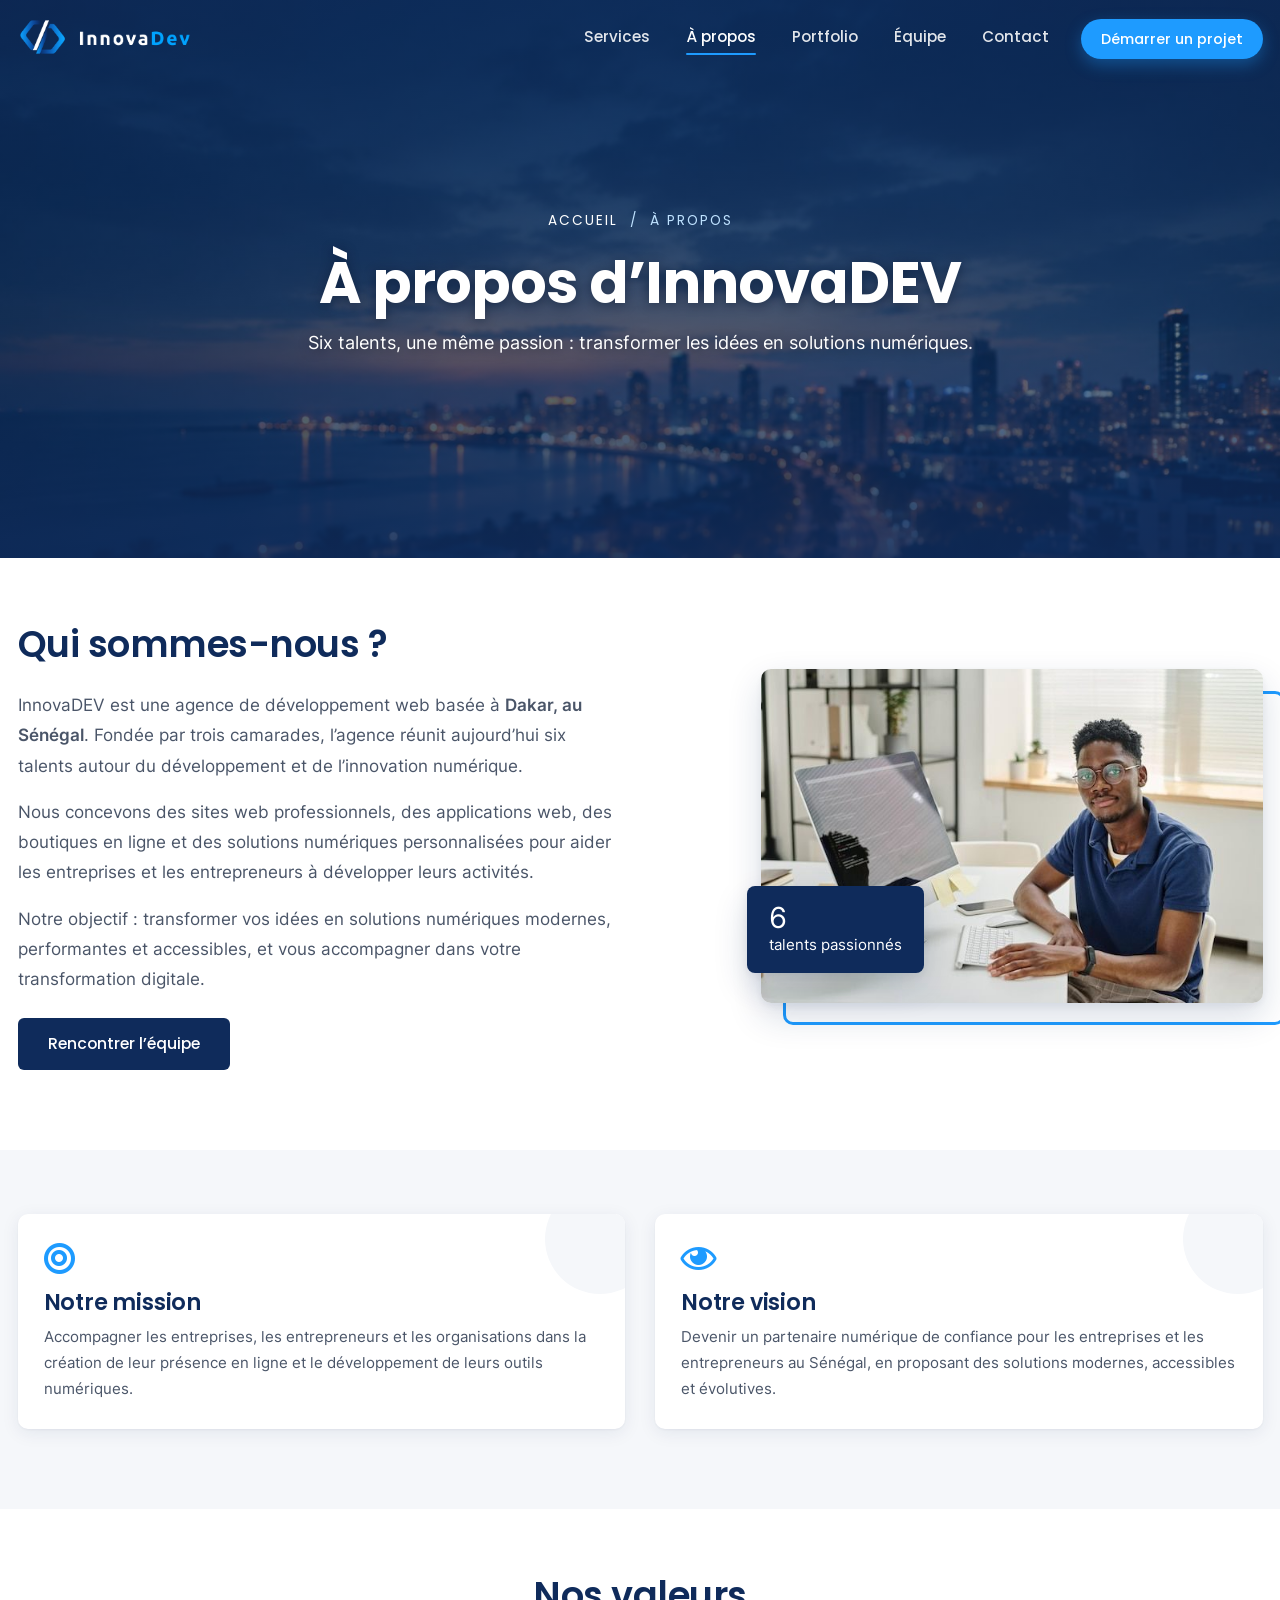
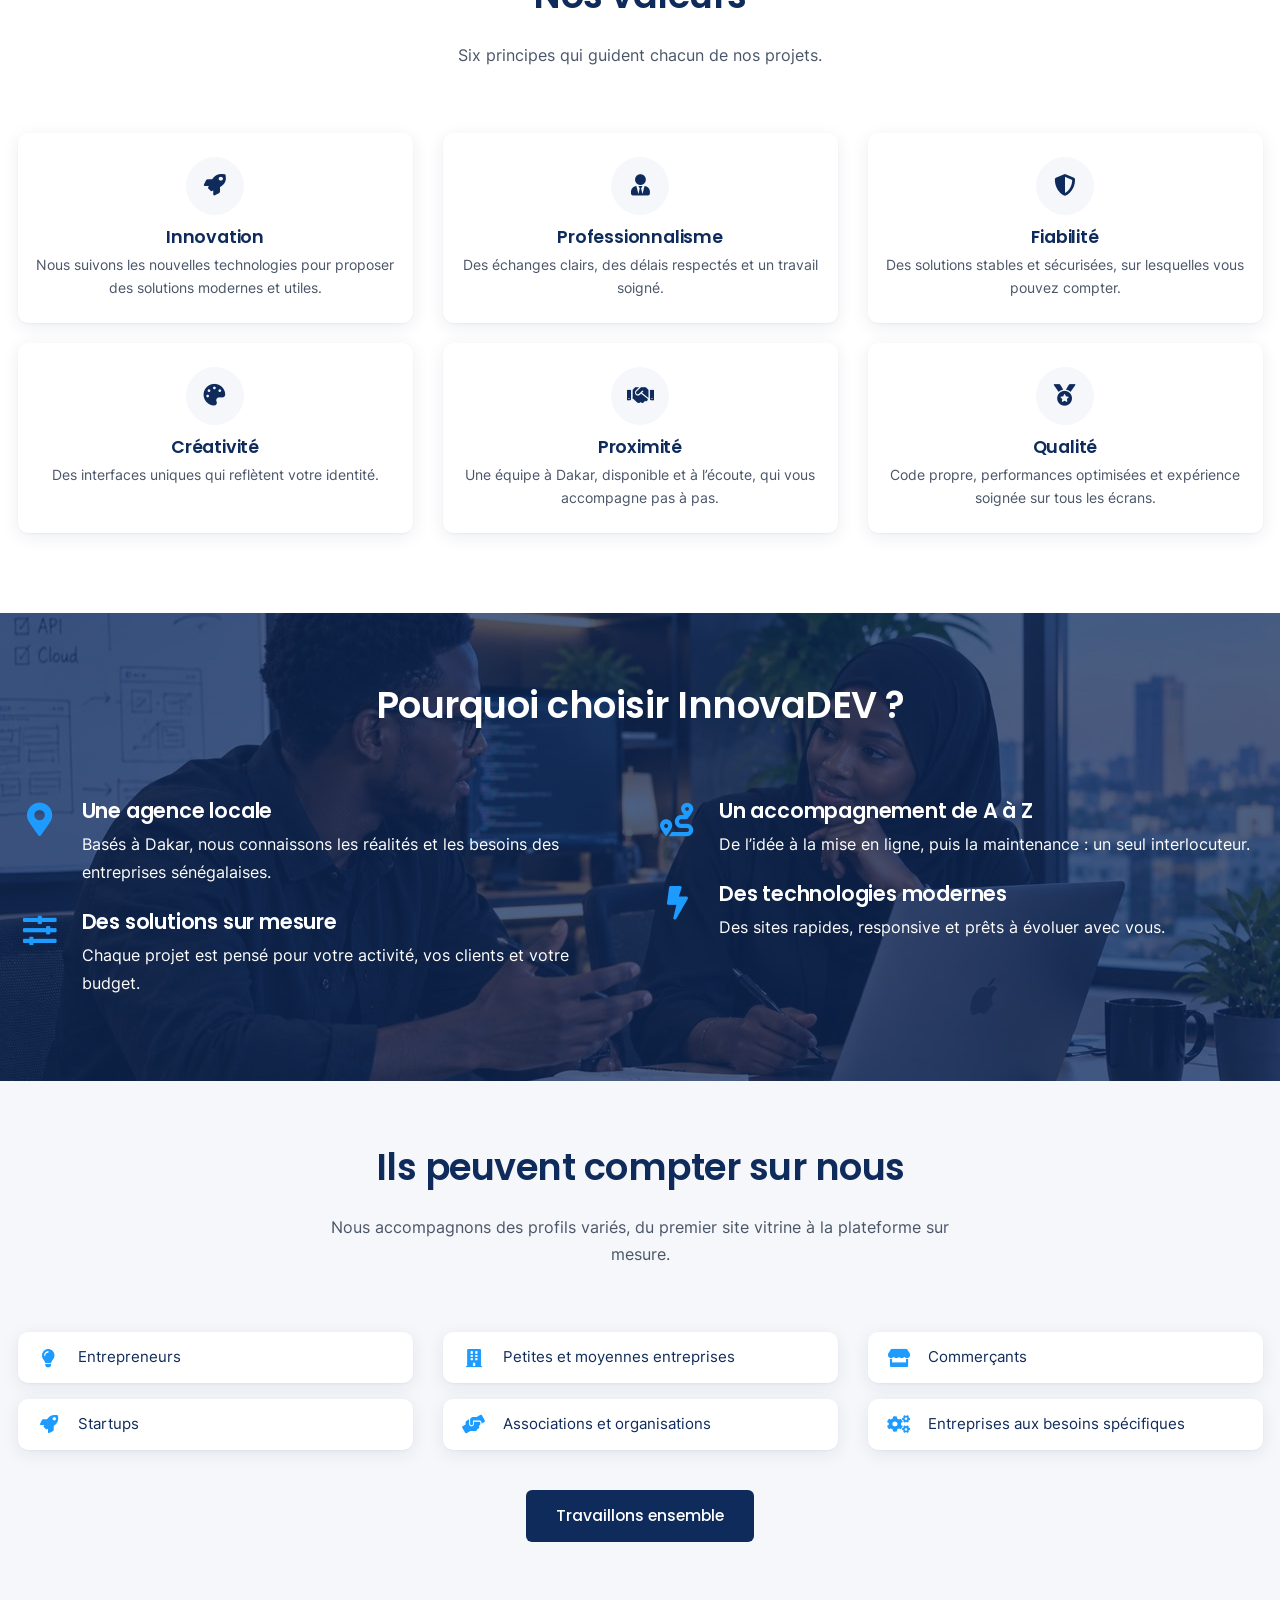
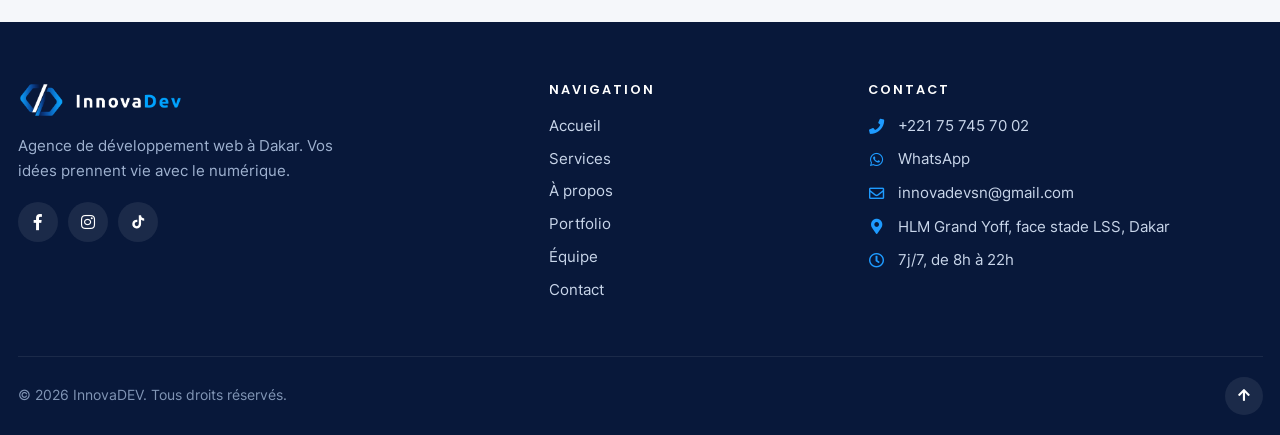
==== a-propos.html @ 8f08244d "firt commit" ====
<!DOCTYPE html>
<html lang="fr">
  <head>
    <meta charset="UTF-8" />
    <meta name="viewport" content="width=device-width, initial-scale=1.0" />
    <title>À propos — InnovaDEV</title>
    <meta name="description" content="InnovaDEV, agence de développement web basée à Dakar : notre histoire, notre mission, notre vision et nos valeurs." />
    <meta name="theme-color" content="#0F2B5B" />
    <link rel="icon" type="image/png" href="img/favicon.png" />
    <link rel="stylesheet" href="fontawesome-5.5/css/all.min.css" />
    <link rel="stylesheet" href="css/bootstrap.min.css" />
    <link rel="stylesheet" href="css/innovadev.css" />
  </head>
  <body id="top">
    <!-- ===================== HÉRO ===================== -->
    <section id="hero-apropos" class="text-white tm-font-big tm-page-hero">
      <nav class="navbar navbar-expand-md tm-navbar" id="tmNav">
        <div class="container">
          <a href="index.html" class="navbar-brand" aria-label="InnovaDEV — accueil">
            <img src="img/logo-innovadev-blanc.png" alt="InnovaDEV" class="logo-blanc">
            <img src="img/logo-innovadev.png" alt="InnovaDEV" class="logo-couleur">
          </a>
          <button class="navbar-toggler" type="button" data-toggle="collapse" data-target="#navbarSupportedContent" aria-controls="navbarSupportedContent" aria-expanded="false" aria-label="Ouvrir le menu">
            <i class="fas fa-bars navbar-toggler-icon"></i>
          </button>
          <div class="collapse navbar-collapse" id="navbarSupportedContent">
            <ul class="navbar-nav ml-auto">
              <li class="nav-item"><a class="nav-link tm-nav-link" href="services.html">Services</a></li>
              <li class="nav-item"><a class="nav-link tm-nav-link current" href="a-propos.html">À propos</a></li>
              <li class="nav-item"><a class="nav-link tm-nav-link" href="portfolio.html">Portfolio</a></li>
              <li class="nav-item"><a class="nav-link tm-nav-link" href="equipe.html">Équipe</a></li>
              <li class="nav-item"><a class="nav-link tm-nav-link" href="contact.html">Contact</a></li>
              <li class="nav-item tm-nav-item-cta"><a class="tm-nav-cta" href="contact.html">Démarrer un projet</a></li>
            </ul>
          </div>
        </div>
      </nav>

      <div class="text-center tm-hero-text-container">
        <div class="tm-hero-text-container-inner">
          <p class="tm-breadcrumb"><a href="index.html">Accueil</a> &nbsp;/&nbsp; À propos</p>
          <h1 class="tm-hero-title">À propos d’InnovaDEV</h1>
          <p class="tm-hero-subtitle">Six talents, une même passion&nbsp;: transformer les idées en solutions numériques.</p>
        </div>
      </div>
    </section>

    <!-- ===================== QUI SOMMES-NOUS ===================== -->
    <section class="tm-section-pad-top" style="padding-bottom: 80px;">
      <div class="container">
        <div class="row align-items-center">
          <div class="col-lg-6 mb-5 mb-lg-0">
            <h2 class="tm-text-primary tm-section-title mb-4">Qui sommes-nous&nbsp;?</h2>
            <p class="tm-intro-text">InnovaDEV est une agence de développement web basée à <strong>Dakar, au Sénégal</strong>. Fondée par trois camarades, l’agence réunit aujourd’hui six talents autour du développement et de l’innovation numérique.</p>
            <p class="tm-intro-text">Nous concevons des sites web professionnels, des applications web, des boutiques en ligne et des solutions numériques personnalisées pour aider les entreprises et les entrepreneurs à développer leurs activités.</p>
            <p class="tm-intro-text mb-4">Notre objectif&nbsp;: transformer vos idées en solutions numériques modernes, performantes et accessibles, et vous accompagner dans votre transformation digitale.</p>
            <a href="equipe.html" class="tm-btn-primary">Rencontrer l’équipe</a>
          </div>
          <div class="col-lg-5 offset-lg-1">
            <div class="tm-about-img">
              <img src="img/developpeur-bureau.jpg" alt="Un développeur d’InnovaDEV à son poste de travail">
              <div class="tm-about-badge"><strong>6</strong>talents passionnés</div>
            </div>
          </div>
        </div>
      </div>
    </section>

    <!-- ===================== MISSION / VISION ===================== -->
    <section class="tm-section-pad-top tm-bg-light" style="padding-bottom: 60px;">
      <div class="container">
        <div class="row">
          <div class="col-md-6">
            <div class="tm-mv-card">
              <i class="fas fa-3x fa-bullseye"></i>
              <h3>Notre mission</h3>
              <p>Accompagner les entreprises, les entrepreneurs et les organisations dans la création de leur présence en ligne et le développement de leurs outils numériques.</p>
            </div>
          </div>
          <div class="col-md-6">
            <div class="tm-mv-card">
              <i class="far fa-3x fa-eye"></i>
              <h3>Notre vision</h3>
              <p>Devenir un partenaire numérique de confiance pour les entreprises et les entrepreneurs au Sénégal, en proposant des solutions modernes, accessibles et évolutives.</p>
            </div>
          </div>
        </div>
      </div>
    </section>

    <!-- ===================== VALEURS ===================== -->
    <section class="tm-section-pad-top" style="padding-bottom: 60px;">
      <div class="container">
        <div class="row">
          <div class="col-12 text-center mb-5">
            <h2 class="tm-text-primary tm-section-title mb-4">Nos valeurs</h2>
            <p class="mx-auto tm-section-desc">Six principes qui guident chacun de nos projets.</p>
          </div>
          <div class="col-sm-6 col-lg-4"><div class="tm-value"><div class="ic"><i class="fas fa-rocket"></i></div><h3>Innovation</h3><p>Nous suivons les nouvelles technologies pour proposer des solutions modernes et utiles.</p></div></div>
          <div class="col-sm-6 col-lg-4"><div class="tm-value"><div class="ic"><i class="fas fa-user-tie"></i></div><h3>Professionnalisme</h3><p>Des échanges clairs, des délais respectés et un travail soigné.</p></div></div>
          <div class="col-sm-6 col-lg-4"><div class="tm-value"><div class="ic"><i class="fas fa-shield-alt"></i></div><h3>Fiabilité</h3><p>Des solutions stables et sécurisées, sur lesquelles vous pouvez compter.</p></div></div>
          <div class="col-sm-6 col-lg-4"><div class="tm-value"><div class="ic"><i class="fas fa-palette"></i></div><h3>Créativité</h3><p>Des interfaces uniques qui reflètent votre identité.</p></div></div>
          <div class="col-sm-6 col-lg-4"><div class="tm-value"><div class="ic"><i class="fas fa-handshake"></i></div><h3>Proximité</h3><p>Une équipe à Dakar, disponible et à l’écoute, qui vous accompagne pas à pas.</p></div></div>
          <div class="col-sm-6 col-lg-4"><div class="tm-value"><div class="ic"><i class="fas fa-medal"></i></div><h3>Qualité</h3><p>Code propre, performances optimisées et expérience soignée sur tous les écrans.</p></div></div>
        </div>
      </div>
    </section>

    <!-- ===================== POURQUOI NOUS ===================== -->
    <section class="tm-band bg-idees">
      <div class="container">
        <div class="row">
          <div class="col-12 text-center mb-5">
            <h2 class="tm-section-title mb-4">Pourquoi choisir InnovaDEV&nbsp;?</h2>
          </div>
          <div class="col-md-6">
            <div class="tm-why"><i class="fas fa-2x fa-map-marker-alt"></i><div><h3>Une agence locale</h3><p>Basés à Dakar, nous connaissons les réalités et les besoins des entreprises sénégalaises.</p></div></div>
            <div class="tm-why"><i class="fas fa-2x fa-sliders-h"></i><div><h3>Des solutions sur mesure</h3><p>Chaque projet est pensé pour votre activité, vos clients et votre budget.</p></div></div>
          </div>
          <div class="col-md-6">
            <div class="tm-why"><i class="fas fa-2x fa-route"></i><div><h3>Un accompagnement de A à Z</h3><p>De l’idée à la mise en ligne, puis la maintenance&nbsp;: un seul interlocuteur.</p></div></div>
            <div class="tm-why"><i class="fas fa-2x fa-bolt"></i><div><h3>Des technologies modernes</h3><p>Des sites rapides, responsive et prêts à évoluer avec vous.</p></div></div>
          </div>
        </div>
      </div>
      <div class="tm-bg-overlay"></div>
    </section>

    <!-- ===================== CLIENTS ===================== -->
    <section class="tm-section-pad-top tm-bg-light" style="padding-bottom: 80px;">
      <div class="container">
        <div class="row">
          <div class="col-12 text-center mb-5">
            <h2 class="tm-text-primary tm-section-title mb-4">Ils peuvent compter sur nous</h2>
            <p class="mx-auto tm-section-desc">Nous accompagnons des profils variés, du premier site vitrine à la plateforme sur mesure.</p>
          </div>
          <div class="col-sm-6 col-lg-4"><div class="tm-target"><i class="fas fa-lightbulb"></i> Entrepreneurs</div></div>
          <div class="col-sm-6 col-lg-4"><div class="tm-target"><i class="fas fa-building"></i> Petites et moyennes entreprises</div></div>
          <div class="col-sm-6 col-lg-4"><div class="tm-target"><i class="fas fa-store"></i> Commerçants</div></div>
          <div class="col-sm-6 col-lg-4"><div class="tm-target"><i class="fas fa-rocket"></i> Startups</div></div>
          <div class="col-sm-6 col-lg-4"><div class="tm-target"><i class="fas fa-hands-helping"></i> Associations et organisations</div></div>
          <div class="col-sm-6 col-lg-4"><div class="tm-target"><i class="fas fa-cogs"></i> Entreprises aux besoins spécifiques</div></div>
          <div class="col-12 text-center mt-4">
            <a href="contact.html" class="tm-btn-primary">Travaillons ensemble</a>
          </div>
        </div>
      </div>
    </section>

    <!-- ===================== PIED DE PAGE ===================== -->
    <footer class="tm-site-footer">
      <div class="container">
        <div class="row">
          <div class="col-lg-4 col-md-6 mb-4">
            <a href="index.html"><img src="img/logo-innovadev-blanc.png" alt="InnovaDEV" class="tm-footer-logo"></a>
            <p class="tm-footer-text">Agence de développement web à Dakar. Vos idées prennent vie avec le numérique.</p>
            <div class="tm-social-links">
              <a href="https://www.facebook.com/share/1DT9iAg8kE/" target="_blank" rel="noopener" data-social="facebook" aria-label="Facebook d’InnovaDEV"><i class="fab fa-facebook-f"></i></a>
              <a href="https://www.instagram.com/innovadev_sn" target="_blank" rel="noopener" data-social="instagram" aria-label="Instagram d’InnovaDEV (@innovadev_sn)"><i class="fab fa-instagram"></i></a>
              <a href="https://www.tiktok.com/@innovadev_sn" target="_blank" rel="noopener" data-social="tiktok" aria-label="TikTok d’InnovaDEV (@innovadev_sn)"><svg viewBox="0 0 24 24" width="16" height="16" aria-hidden="true" fill="currentColor"><path d="M16.6 2h-3.4v13.1a3.1 3.1 0 1 1-3.1-3.1c.3 0 .6 0 .9.1V8.6a6.6 6.6 0 1 0 5.6 6.5V8.5a8 8 0 0 0 4.7 1.5V6.6a4.7 4.7 0 0 1-4.7-4.6z"/></svg></a>
            </div>
          </div>
          <div class="col-lg-3 col-md-6 mb-4 offset-lg-1">
            <h4 class="tm-footer-title">Navigation</h4>
            <ul class="tm-footer-links">
              <li><a href="index.html">Accueil</a></li>
              <li><a href="services.html">Services</a></li>
              <li><a href="a-propos.html">À propos</a></li>
              <li><a href="portfolio.html">Portfolio</a></li>
              <li><a href="equipe.html">Équipe</a></li>
              <li><a href="contact.html">Contact</a></li>
            </ul>
          </div>
          <div class="col-lg-4 col-md-12 mb-4">
            <h4 class="tm-footer-title">Contact</h4>
            <ul class="tm-footer-contact">
              <li><a href="tel:+221757457002"><i class="fas fa-phone"></i>+221 75 745 70 02</a></li>
              <li><a href="https://wa.me/221757457002" target="_blank" rel="noopener"><i class="fab fa-whatsapp"></i>WhatsApp</a></li>
              <li><a href="mailto:innovadevsn@gmail.com"><i class="far fa-envelope"></i>innovadevsn@gmail.com</a></li>
              <li><a href="https://www.google.com/maps/search/?api=1&query=HLM+Grand+Yoff%2C+Dakar%2C+S%C3%A9n%C3%A9gal" target="_blank" rel="noopener"><i class="fas fa-map-marker-alt"></i>HLM Grand Yoff, face stade LSS, Dakar</a></li>
              <li><span class="tm-footer-hours"><i class="far fa-clock"></i>7j/7, de 8h à 22h</span></li>
            </ul>
          </div>
        </div>
        <div class="tm-footer-bottom">
          <span>&copy; <span id="year">2026</span> InnovaDEV. Tous droits réservés.</span>
          <a href="#top" class="tm-back-top" aria-label="Revenir en haut"><i class="fas fa-arrow-up"></i></a>
        </div>
      </div>
    </footer>

    <script src="js/jquery-1.9.1.min.js"></script>
    <script src="js/easing.min.js"></script>
    <script src="js/bootstrap.min.js"></script>
    <script src="js/pages.js"></script>
  </body>
</html>
---- css/innovadev.css ----
@font-face { font-family: "Inter"; font-style: normal; font-weight: 400; font-display: swap; src: url(../fonts/inter-latin-400-normal.woff2) format("woff2"); }
@font-face { font-family: "Inter"; font-style: normal; font-weight: 500; font-display: swap; src: url(../fonts/inter-latin-500-normal.woff2) format("woff2"); }
@font-face { font-family: "Inter"; font-style: normal; font-weight: 600; font-display: swap; src: url(../fonts/inter-latin-600-normal.woff2) format("woff2"); }
@font-face { font-family: "Poppins"; font-style: normal; font-weight: 300; font-display: swap; src: url(../fonts/poppins-latin-300-normal.woff2) format("woff2"); }
@font-face { font-family: "Poppins"; font-style: normal; font-weight: 400; font-display: swap; src: url(../fonts/poppins-latin-400-normal.woff2) format("woff2"); }
@font-face { font-family: "Poppins"; font-style: normal; font-weight: 500; font-display: swap; src: url(../fonts/poppins-latin-500-normal.woff2) format("woff2"); }
@font-face { font-family: "Poppins"; font-style: normal; font-weight: 600; font-display: swap; src: url(../fonts/poppins-latin-600-normal.woff2) format("woff2"); }
@font-face { font-family: "Poppins"; font-style: normal; font-weight: 700; font-display: swap; src: url(../fonts/poppins-latin-700-normal.woff2) format("woff2"); }
/*
  InnovaDEV — feuille de style
  Basée sur la mise en page "Infinite Loop" (Tooplate 2117)
  Typographie conservée : Raleway
*/


:root {
  --bleu: #0F2B5B;        /* couleur principale */
  --bleu-2: #1A3F7F;      /* survol */
  --accent: #1E9BFF;      /* bleu du logo */
  --blanc: #FFFFFF;
  --fond: #F5F7FA;
  --texte: #202938;
  --texte-doux: #5A6475;
}

body {
  font-family: "Raleway", sans-serif;
  font-size: 1.2em;
  color: var(--texte-doux);
  background: var(--blanc);
  margin: 0;
  padding: 0;
  overflow-x: hidden;
}

a {
  transition: all 0.3s ease;
  color: var(--accent);
}

a:hover,
a:focus {
  text-decoration: none;
  color: var(--bleu);
}

a:focus { outline: none; }

.btn { padding: 8px 32px; }

blockquote {
  font-size: 0.86em;
  line-height: 1.8em;
}

p { line-height: 1.9; }

.tm-section-pad-top {
  padding-top: 80px;
  padding-bottom: 40px;
}

.tm-content-box {
  padding-top: 20px;
  padding-bottom: 40px;
}

.tm-text-primary { color: var(--bleu); }

.tm-font-big { font-size: 1.25rem; }

.tm-btn-primary {
  display: inline-block;
  color: white;
  background-color: var(--bleu);
  padding: 14px 30px;
}

.tm-btn-primary:hover,
.tm-btn-primary:focus {
  color: white;
  background-color: var(--accent);
}

.tm-btn-ghost {
  display: inline-block;
  color: white;
  border: 1px solid white;
  padding: 13px 30px;
  margin-left: 10px;
}

.tm-btn-ghost:hover,
.tm-btn-ghost:focus {
  color: var(--bleu);
  background-color: white;
}

/* ---------- Navbar ---------- */

.tm-navbar {
  position: fixed;
  width: 100%;
  z-index: 1000;
  background-color: transparent;
  transition: all 0.3s ease;
  padding-top: 14px;
  padding-bottom: 14px;
}

.tm-navbar.scroll {
  background-color: white;
  border-bottom: 1px solid #e9ecef;
  padding-top: 8px;
  padding-bottom: 8px;
}

.navbar-brand {
  padding: 0;
  display: flex;
  align-items: center;
}

.navbar-brand img {
  height: 40px;
  width: auto;
  transition: all 0.3s ease;
}

.navbar-brand .logo-couleur { display: none; }
.tm-navbar.scroll .navbar-brand .logo-blanc { display: none; }
.tm-navbar.scroll .navbar-brand .logo-couleur { display: block; height: 36px; }

.nav-item { list-style: none; }

.tm-nav-link { color: white; }

.tm-navbar.scroll .tm-nav-link { color: var(--bleu); }

.tm-navbar.scroll .tm-nav-link:hover,
.tm-navbar.scroll .tm-nav-link.current,
.tm-nav-link:hover,
.tm-nav-link.current {
  color: #FFF;
  background-color: var(--bleu);
}

.navbar-toggler {
  border: 1px solid white;
  padding-left: 10px;
  padding-right: 10px;
}

.navbar-toggler-icon {
  color: white;
  padding-top: 6px;
}

.tm-navbar.scroll .navbar-toggler { border: 1px solid var(--texte-doux); }
.tm-navbar.scroll .navbar-toggler-icon { color: var(--texte-doux); }

/* ---------- Hero ---------- */

#accueil {
  background-color: var(--bleu);
  background-image: url(../img/hero-equipe.jpg);
  background-repeat: no-repeat;
  background-size: cover;
  background-position: center 0px;
  height: 100vh;
  min-height: 520px;
  position: relative;
}

#accueil::before {
  content: "";
  position: absolute;
  inset: 0;
  background: linear-gradient(180deg, rgba(15, 43, 91, 0.78) 0%, rgba(15, 43, 91, 0.55) 55%, rgba(15, 43, 91, 0.85) 100%);
}

.tm-hero-text-container {
  position: relative;
  width: 100%;
  height: 100%;
  display: flex;
  flex-flow: column;
  justify-content: center;
  padding: 0 16px;
}

.tm-hero-text-container-inner { margin-top: -60px; }

.tm-hero-kicker {
  font-size: 0.9rem;
  letter-spacing: 4px;
  text-transform: uppercase;
  font-weight: 500;
  color: #BFE2FF;
  margin-bottom: 14px;
}

.tm-hero-title {
  font-size: 3.5rem;
  text-shadow: 2px 2px 2px #0a1a36;
}

.tm-hero-title span { color: var(--accent); }

.tm-hero-subtitle {
  text-shadow: 2px 2px 2px #0a1a36;
  max-width: 720px;
  margin: 0 auto 30px auto;
}

.tm-hero-actions .tm-btn-primary { background-color: var(--accent); }
.tm-hero-actions .tm-btn-primary:hover { background-color: white; color: var(--bleu); }

.tm-intro-next {
  position: absolute;
  bottom: 70px;
  left: 0;
  right: 0;
}

@media (max-height: 600px) {
  .tm-hero-text-container-inner { margin-top: 20px; }
  .tm-intro-next { bottom: 20px; }
}

.tm-down-arrow-link { display: block; }

.tm-down-arrow {
  color: #FFF;
  cursor: pointer;
  background: var(--bleu);
  padding: 15px 40px;
  transition: all 0.3s ease;
}

.tm-down-arrow:hover,
.tm-down-arrow:focus {
  color: #FFF;
  background: var(--accent);
  padding: 20px 50px;
}

/* ---------- Services ---------- */

.tm-section-title {
  font-size: 2.6rem;
  font-weight: normal;
}

.tm-intro-text { font-size: 1.2rem; }

.tm-icon {
  display: block;
  color: var(--accent);
}

.tm-continue { padding: 20px 0 30px 0; }

.tm-list {
  list-style: none;
  padding: 0;
  margin: 0 0 10px 0;
  font-size: 1.05rem;
}

.tm-list li {
  position: relative;
  padding-left: 22px;
  line-height: 1.9;
}

.tm-list li::before {
  content: "";
  position: absolute;
  left: 0;
  top: 0.8em;
  width: 8px;
  height: 8px;
  background: var(--accent);
}

/* ---------- À propos (parallax) ---------- */

#apropos {
  color: white;
  background-color: var(--bleu);
  background-image: url(../img/dakar-nuit.jpg);
  background-size: cover;
  background-repeat: no-repeat;
  position: relative;
  padding-bottom: 20px;
}

@media (max-width: 991px) {
  #apropos { background-image: url(../img/dakar-nuit.jpg); }
}

.tm-testimonials-content {
  position: relative;
  z-index: 100;
}

.tm-bg-overlay {
  width: 100%;
  height: 100%;
  background: rgba(15, 43, 91, 0.45);
  position: absolute;
  top: 0;
  left: 0;
  z-index: 0;
}

.tm-mv {
  max-width: 1000px;
  margin: 40px auto 0 auto;
}

.tm-mv-item {
  border-left: 3px solid var(--accent);
  padding: 4px 0 4px 24px;
  margin-bottom: 30px;
}

.tm-mv-item h3 {
  font-size: 1.5rem;
  font-weight: 500;
  margin-bottom: 8px;
}

.tm-mv-item p {
  font-size: 1.05rem;
  margin: 0;
}

.tm-values-title {
  font-size: 1.6rem;
  font-weight: normal;
  margin-top: 40px;
}

.tm-testimonials-carousel {
  max-width: 1050px;
  margin: 0 auto;
}

.tm-testimonial-item {
  max-width: 290px;
  margin-left: 35px;
  margin-right: 35px;
  text-align: center;
}

.tm-value-icon {
  width: 120px;
  height: 120px;
  border-radius: 50%;
  border: 2px solid rgba(255, 255, 255, 0.85);
  background: rgba(15, 43, 91, 0.55);
  display: flex !important;
  align-items: center;
  justify-content: center;
  margin: 0 auto 30px auto;
}

.tm-value-icon i { color: white; }

.tm-testimonial-item blockquote { text-align: left; }

.tm-testimonial-item figcaption {
  text-align: right;
  font-style: italic;
  font-size: 1.1rem;
}

/* ---------- Pour qui (galerie) ---------- */

#clients { background: var(--fond); }

.tm-section-desc {
  max-width: 650px;
  width: 100%;
  font-size: 0.9rem;
}

.tm-gallery-container {
  padding-top: 70px;
  padding-bottom: 120px;
}

.tm-gallery-item { margin: 0 15px; }

.slick-dots { bottom: -65px; }

.slick-dots li { margin: 0 13px; }

.slick-dots li button:hover:before,
.slick-dots li button:focus:before,
.slick-dots li.slick-active button:before {
  opacity: 1;
  color: var(--accent);
}

.tm-testimonials-carousel .slick-dots li button:before {
  color: white;
  opacity: 0.5;
}

.tm-testimonials-carousel .slick-dots li button:hover:before,
.tm-testimonials-carousel .slick-dots li button:focus:before,
.tm-testimonials-carousel .slick-dots li.slick-active button:before {
  color: white;
  opacity: 1;
}

.slick-dots li button:before { font-size: 18px; }

/* Effet de survol (Honey) */
.grid figure {
  position: relative;
  float: left;
  overflow: hidden;
  background: var(--bleu);
  text-align: center;
  cursor: pointer;
}

.grid figure img {
  position: relative;
  display: block;
  min-height: 100%;
  max-width: 100%;
  opacity: 0.8;
}

.grid figure figcaption {
  padding: 2em;
  color: #fff;
  text-transform: uppercase;
  font-size: 1.25em;
  -webkit-backface-visibility: hidden;
  backface-visibility: hidden;
}

.grid figure figcaption::before,
.grid figure figcaption::after { pointer-events: none; }

.grid figure figcaption {
  position: absolute;
  top: 0;
  left: 0;
  width: 100%;
  height: 100%;
}

.grid figure h2 {
  word-spacing: -0.15em;
  font-size: 0.9em;
  font-weight: 300;
}

.grid figure h2 span { font-weight: 600; }

.grid figure h2,
.grid figure p { margin: 0; }

figure.effect-honey {
  background: var(--bleu);
  max-width: 220px;
}

figure.effect-honey img {
  opacity: 1;
  transition: opacity 0.35s;
}

figure.effect-honey:hover img { opacity: 0.35; }

figure.effect-honey figcaption::before {
  position: absolute;
  bottom: 0;
  left: 0;
  width: 100%;
  height: 10px;
  background: var(--accent);
  content: "";
  transform: translate3d(0, 10px, 0);
}

figure.effect-honey h2 {
  position: absolute;
  bottom: 0;
  left: 0;
  padding: 1em 1.5em;
  width: 100%;
  text-align: left;
  transform: translate3d(0, -30px, 0);
}

figure.effect-honey h2 i {
  font-style: normal;
  opacity: 0;
  transition: opacity 0.35s, transform 0.35s;
  transform: translate3d(0, -30px, 0);
}

figure.effect-honey figcaption::before,
figure.effect-honey h2 { transition: transform 0.35s; }

figure.effect-honey:hover figcaption::before,
figure.effect-honey:hover h2,
figure.effect-honey:hover h2 i {
  opacity: 1;
  transform: translate3d(0, 0, 0);
}

/* Libellé toujours visible (mobile / sans survol) */
.tm-tile-label {
  position: absolute;
  left: 0;
  right: 0;
  top: 0;
  padding: 14px 16px;
  text-align: left;
  font-size: 0.8rem;
  letter-spacing: 2px;
  text-transform: uppercase;
  color: white;
  background: linear-gradient(180deg, rgba(15, 43, 91, 0.85), rgba(15, 43, 91, 0));
  transition: opacity 0.35s;
}

figure.effect-honey:hover .tm-tile-label { opacity: 0; }

.tm-container-gallery { padding-top: 30px; }

/* ---------- Contact ---------- */

#contact {
  color: white;
  background-color: #08183A;
  background-image: url(../img/dakar-nuit.jpg);
  background-size: cover;
  background-position: center;
  background-repeat: no-repeat;
  min-height: 900px;
  position: relative;
  padding-bottom: 140px;
  padding-top: 100px;
}

#contact::before {
  content: "";
  position: absolute;
  inset: 0;
  background: rgba(8, 24, 58, 0.55);
}

.tm-container-contact { position: relative; z-index: 2; }

.contact-item {
  margin-left: 20px;
  margin-bottom: 45px;
}

.item-link {
  display: flex;
  align-items: center;
}

.item-link i,
.item-link span {
  color: white;
  transition: all 0.3s ease;
}

.item-link i { width: 40px; text-align: center; }

.item-link:hover i,
.item-link:hover span { color: var(--accent); }

.tm-input {
  margin: 0 0 20px 0;
  width: 90%;
  padding: 8px 20px;
  border-radius: 6px;
  border: 1px solid white;
  background: transparent;
  color: white;
}

select.tm-input option { color: var(--texte); }

.tm-btn-submit {
  font-size: 0.9em;
  color: #fff;
  background-color: var(--accent);
  width: 50%;
  margin-bottom: 60px;
}

.tm-btn-submit:hover {
  color: var(--bleu);
  background-color: white;
}

::placeholder { color: white; opacity: 1; }
:-ms-input-placeholder { color: white; }
::-ms-input-placeholder { color: white; }

.tm-footer {
  position: absolute;
  bottom: 35px;
  left: 0;
  right: 0;
  padding: 0 15px;
  z-index: 2;
}

.tm-footer a { color: #fff; }
.tm-footer a:hover { color: #9CF; }

/* ---------- Responsive ---------- */

@media (min-width: 768px) {
  .tm-intro-text-container { padding-left: 0px; }

  .navbar-expand-md .navbar-nav .nav-link {
    padding-right: 24px;
    padding-left: 24px;
  }
}

@media (min-width: 1200px) {
  .container { max-width: 1275px; }
  .tm-container-gallery { max-width: 1290px; }
  .tm-container-contact { max-width: 1063px; }
}

@media (max-width: 991px) {
  .tm-intro-text-container {
    padding-left: 15px;
    padding-top: 30px;
    max-width: 600px;
    margin-left: auto;
    margin-right: auto;
  }

  .tm-icon { text-align: left !important; padding-left: 15px; max-width: 600px; margin: 0 auto; }

  .tm-btn-submit {
    margin-left: 0;
    margin-top: 20px;
  }
}

@media (max-width: 767px) {
  .navbar-nav {
    max-width: 220px;
    margin-left: auto;
    text-align: right;
  }

  .navbar-collapse {
    background-color: rgb(255, 255, 255);
    padding: 10px;
    border-radius: 3px;
    margin-top: 10px;
  }

  .navbar-collapse .nav-link {
    color: var(--texte-doux);
    padding-right: 20px;
  }

  .navbar-brand img { height: 32px; }

  .tm-hero-title { font-size: 2.6rem; }
  .tm-hero-subtitle { font-size: 1.05rem; }
  .tm-btn-ghost { margin-left: 0; margin-top: 12px; }
  .tm-section-title { font-size: 2.1rem; }
  .tm-input, .tm-btn-submit { width: 100%; }
  .contact-item { margin-left: 0; margin-bottom: 30px; }
  .contact-item span { font-size: 1rem; word-break: break-word; }
}

@media (max-width: 480px) {
  .tm-gallery-container {
    max-width: 220px;
    margin-left: auto;
    margin-right: auto;
  }

  .tm-gallery-container-2 { max-width: 350px; }

  .slick-dots li { margin: 0 8px; }

  .tm-gallery-item { margin: 0; }
}

/* =========================================================
   Pages internes : Portfolio & Équipe
   ========================================================= */

.tm-page-hero {
  position: relative;
  height: 62vh;
  min-height: 420px;
  background-color: var(--bleu);
  background-repeat: no-repeat;
  background-size: cover;
  background-position: center 0px;
}

.tm-page-hero::before {
  content: "";
  position: absolute;
  inset: 0;
  background: linear-gradient(180deg, rgba(15, 43, 91, 0.82) 0%, rgba(15, 43, 91, 0.6) 60%, rgba(15, 43, 91, 0.9) 100%);
}

.tm-page-hero .tm-hero-text-container-inner { margin-top: 40px; }

#hero-portfolio { background-image: url(../img/dakar-nuit.jpg); }
#hero-equipe { background-image: url(../img/hero-equipe.jpg); }

.tm-breadcrumb {
  font-size: 0.85rem;
  letter-spacing: 2px;
  text-transform: uppercase;
  color: #BFE2FF;
}
.tm-breadcrumb a { color: white; }
.tm-breadcrumb a:hover { color: var(--accent); }

.tm-maquette-note {
  display: inline-block;
  font-size: 0.8rem;
  letter-spacing: 1px;
  color: var(--bleu);
  background: #E3F1FF;
  border-left: 3px solid var(--accent);
  padding: 8px 16px;
  margin-bottom: 30px;
}

/* ---------- Filtres ---------- */
.tm-filters {
  display: flex;
  flex-wrap: wrap;
  justify-content: center;
  gap: 10px;
  margin: 10px 0 50px 0;
}

.tm-filter {
  font-family: inherit;
  font-size: 0.95rem;
  color: var(--bleu);
  background: transparent;
  border: 1px solid var(--bleu);
  padding: 8px 22px;
  cursor: pointer;
  transition: all 0.3s ease;
}

.tm-filter:hover,
.tm-filter.active {
  color: white;
  background: var(--bleu);
}

.tm-filter:focus { outline: 2px solid var(--accent); outline-offset: 2px; }

/* ---------- Cartes projet ---------- */
.tm-project {
  background: white;
  margin-bottom: 30px;
  border: 1px solid #E4E8EF;
  transition: transform 0.35s ease, box-shadow 0.35s ease;
  height: calc(100% - 30px);
  display: flex;
  flex-direction: column;
}

.tm-project:hover {
  transform: translateY(-6px);
  box-shadow: 0 18px 40px rgba(15, 43, 91, 0.14);
}

.tm-project-thumb {
  position: relative;
  background: var(--bleu);
  padding: 22px 22px 0 22px;
  overflow: hidden;
}

.tm-project-thumb.v2 { background: #14366F; }
.tm-project-thumb.v3 { background: #0B2149; }

/* Mini-navigateur (maquette) */
.tm-browser {
  background: white;
  border-radius: 6px 6px 0 0;
  height: 190px;
  overflow: hidden;
  transition: transform 0.35s ease;
}
.tm-project:hover .tm-browser { transform: translateY(-6px); }

.tm-browser-bar {
  height: 22px;
  background: #E9EDF3;
  display: flex;
  align-items: center;
  padding-left: 10px;
  gap: 5px;
}
.tm-browser-bar span { width: 7px; height: 7px; border-radius: 50%; background: #B8C2D3; }

.tm-browser-body { padding: 12px; }
.wf { background: #E3E9F2; margin-bottom: 8px; }
.wf.nav { height: 8px; width: 100%; }
.wf.hero { height: 56px; background: linear-gradient(90deg, var(--bleu), var(--accent)); }
.wf.hero.alt { background: linear-gradient(90deg, #1A3F7F, #6CC0FF); }
.wf.line { height: 7px; }
.wf.w60 { width: 60%; } .wf.w40 { width: 40%; } .wf.w80 { width: 80%; }
.wf-row { display: flex; gap: 8px; }
.wf-row .wf { flex: 1; height: 44px; }
.wf.acc { background: #CDE8FF; }
.wf-dash { display: flex; gap: 8px; }
.wf-side { width: 26%; height: 140px; background: var(--bleu); }
.wf-main { flex: 1; }
.wf-bars { display: flex; align-items: flex-end; gap: 6px; height: 60px; margin-bottom: 8px; }
.wf-bars i { flex: 1; background: var(--accent); display: block; }
.wf-phone { width: 86px; height: 150px; margin: 4px auto 0; border: 6px solid var(--bleu); border-bottom: 0; border-radius: 14px 14px 0 0; padding: 8px 6px; }

.tm-project-tag {
  position: absolute;
  top: 12px;
  right: 12px;
  font-size: 0.7rem;
  letter-spacing: 2px;
  text-transform: uppercase;
  color: white;
  background: var(--accent);
  padding: 4px 10px;
}

.tm-project-body {
  padding: 24px 26px 26px 26px;
  display: flex;
  flex-direction: column;
  flex: 1;
}

.tm-project-cat {
  font-size: 0.75rem;
  letter-spacing: 2px;
  text-transform: uppercase;
  color: var(--accent);
  margin-bottom: 6px;
}

.tm-project h3 {
  font-size: 1.35rem;
  color: var(--bleu);
  font-weight: 500;
  margin-bottom: 10px;
}

.tm-project p {
  font-size: 0.95rem;
  line-height: 1.7;
  margin-bottom: 16px;
}

.tm-techs {
  display: flex;
  flex-wrap: wrap;
  gap: 6px;
  margin-bottom: 18px;
}

.tm-techs span {
  font-size: 0.75rem;
  color: var(--bleu);
  background: var(--fond);
  border: 1px solid #E4E8EF;
  padding: 3px 10px;
}

.tm-project-link {
  margin-top: auto;
  font-size: 0.95rem;
  color: var(--bleu);
  font-weight: 500;
}
.tm-project-link i { transition: transform 0.3s ease; margin-left: 6px; }
.tm-project-link:hover i { transform: translateX(5px); }

.tm-project-col.is-hidden { display: none; }

/* ---------- Bande parallax (CTA / processus) ---------- */
.tm-band {
  color: white;
  background-color: var(--bleu);
  background-image: url(../img/dakar-nuit.jpg);
  background-size: cover;
  background-position: center;
  position: relative;
  padding: 90px 0 70px 0;
}

.tm-band.equipe-bg { background-image: url(../img/hero-equipe.jpg); }

.tm-band .tm-bg-overlay { background: rgba(15, 43, 91, 0.72); }
.tm-band .container { position: relative; z-index: 2; }

.tm-step {
  text-align: center;
  padding: 0 10px 30px 10px;
}

.tm-step-num {
  width: 90px;
  height: 90px;
  border-radius: 50%;
  border: 2px solid rgba(255, 255, 255, 0.85);
  display: flex;
  align-items: center;
  justify-content: center;
  margin: 0 auto 22px auto;
  font-size: 1.8rem;
  font-weight: 300;
}

.tm-step h3 { font-size: 1.3rem; font-weight: 500; }
.tm-step p { font-size: 0.95rem; margin: 0; }

/* ---------- Équipe ---------- */
.tm-member {
  text-align: center;
  background: white;
  border: 1px solid #E4E8EF;
  padding: 40px 30px 34px 30px;
  margin-bottom: 30px;
  height: calc(100% - 30px);
  transition: transform 0.35s ease, box-shadow 0.35s ease;
  position: relative;
}

.tm-member::before {
  content: "";
  position: absolute;
  top: 0; left: 0; right: 0;
  height: 4px;
  background: var(--accent);
  transform: scaleX(0);
  transition: transform 0.35s ease;
}

.tm-member:hover { transform: translateY(-6px); box-shadow: 0 18px 40px rgba(15, 43, 91, 0.14); }
.tm-member:hover::before { transform: scaleX(1); }

.tm-avatar {
  width: 150px;
  height: 150px;
  border-radius: 50%;
  margin: 0 auto 26px auto;
  background: linear-gradient(135deg, var(--bleu), var(--accent));
  color: white;
  display: flex;
  align-items: center;
  justify-content: center;
  font-size: 2.6rem;
  font-weight: 300;
  letter-spacing: 2px;
  position: relative;
  border: 6px solid var(--fond);
  box-shadow: 0 0 0 1px #E4E8EF;
}

.tm-avatar small {
  position: absolute;
  bottom: -6px;
  right: 4px;
  width: 42px;
  height: 42px;
  border-radius: 50%;
  background: white;
  color: var(--bleu);
  display: flex;
  align-items: center;
  justify-content: center;
  font-size: 1rem;
  border: 1px solid #E4E8EF;
}

.tm-member h3 { font-size: 1.5rem; color: var(--bleu); font-weight: 500; margin-bottom: 4px; }

.tm-member-role {
  font-size: 0.8rem;
  letter-spacing: 2px;
  text-transform: uppercase;
  color: var(--accent);
  margin-bottom: 18px;
}

.tm-member p { font-size: 0.95rem; line-height: 1.75; }

.tm-skills {
  display: flex;
  flex-wrap: wrap;
  justify-content: center;
  gap: 6px;
  margin: 6px 0 22px 0;
}
.tm-skills span {
  font-size: 0.75rem;
  color: var(--bleu);
  background: var(--fond);
  border: 1px solid #E4E8EF;
  padding: 3px 10px;
}

.tm-socials { display: flex; justify-content: center; gap: 10px; }
.tm-socials a {
  width: 40px;
  height: 40px;
  display: flex;
  align-items: center;
  justify-content: center;
  color: var(--bleu);
  border: 1px solid #D5DCE6;
  font-size: 1rem;
}
.tm-socials a:hover { color: white; background: var(--bleu); border-color: var(--bleu); }

.tm-fill { color: #9AA6B8; font-style: italic; }

/* ---------- Bande contact courte ---------- */
.tm-contact-strip {
  color: white;
  background: #08183A;
  padding: 60px 0 30px 0;
}
.tm-contact-strip .contact-item { margin: 0 0 30px 0; }
.tm-contact-strip .item-link span { font-size: 1rem; }
.tm-contact-strip .tm-footer { position: static; margin-top: 30px; opacity: 0.85; }

@media (max-width: 767px) {
  .tm-page-hero { height: auto; min-height: 380px; padding: 120px 0 60px 0; }
  .tm-page-hero .tm-hero-text-container-inner { margin-top: 0; }
  .tm-filter { padding: 7px 14px; font-size: 0.85rem; }
}

/* Lien actif bien visible sur le héro sombre */
.tm-navbar:not(.scroll) .tm-nav-link.current { background-color: var(--accent); }

/* Correctifs de finition */
.tm-navbar { top: 0; left: 0; }
.navbar-collapse .tm-nav-link.current,
.navbar-collapse .tm-nav-link:hover { color: #FFF; }
a[href="#"] { cursor: default; }
.tm-project-link[href="#"]::after { content: " (bientôt)"; font-size: 0.8rem; color: #9AA6B8; font-weight: 400; }
@media (max-width: 480px) {
  .tm-hero-kicker { letter-spacing: 2px; font-size: 0.75rem; }
}

/* =========================================================
   Pages Services, À propos, Contact
   ========================================================= */

#hero-services { background-image: url(../img/hero-equipe.jpg); }
#hero-apropos  { background-image: url(../img/hero-equipe.jpg); background-position: center 30%; }
#hero-contact  { background-image: url(../img/dakar-nuit.jpg); }

.tm-bg-light { background: var(--fond); }

@media (min-width: 768px) and (max-width: 1199px) {
  .navbar-expand-md .navbar-nav .nav-link { padding-left: 12px; padding-right: 12px; font-size: 1rem; }
  .navbar-brand img { height: 32px; }
}

/* Raccourcis */
.tm-chips { display: flex; flex-wrap: wrap; justify-content: center; gap: 10px; margin: 10px 0 20px 0; }
.tm-chip {
  display: inline-flex; align-items: center; gap: 8px;
  font-size: 0.95rem; color: var(--bleu);
  border: 1px solid #D5DCE6; background: white; padding: 8px 18px;
}
.tm-chip i { color: var(--accent); }
.tm-chip:hover { color: white; background: var(--bleu); border-color: var(--bleu); }
.tm-chip:hover i { color: white; }

/* Bloc service détaillé */
.tm-service { padding: 80px 0; border-top: 1px solid #E4E8EF; }
.tm-service-num {
  font-size: 4.5rem; font-weight: 100; line-height: 1;
  color: var(--accent); margin-bottom: 10px;
}
.tm-service h2 { font-size: 2.2rem; color: var(--bleu); font-weight: normal; margin-bottom: 18px; }
.tm-service .lead-text { font-size: 1.15rem; margin-bottom: 26px; }
.tm-service .tm-icon { margin-bottom: 18px; }

.tm-box {
  background: white;
  border: 1px solid #E4E8EF;
  padding: 30px 32px;
  margin-bottom: 24px;
}
.tm-bg-light .tm-box { background: white; }
.tm-service:not(.tm-bg-light) .tm-box { background: var(--fond); }
.tm-box h3 {
  font-size: 0.8rem; letter-spacing: 2px; text-transform: uppercase;
  color: var(--accent); margin-bottom: 16px; font-weight: 600;
}
.tm-box p { font-size: 1rem; margin: 0; }

.tm-check { list-style: none; padding: 0; margin: 0; }
.tm-check li { position: relative; padding-left: 30px; line-height: 1.8; font-size: 1.02rem; margin-bottom: 6px; color: var(--texte); }
.tm-check li::before {
  content: "\f00c"; font-family: "Font Awesome 5 Free"; font-weight: 900;
  position: absolute; left: 0; top: 1px; color: var(--accent); font-size: 0.9rem;
}
.tm-band .tm-check li { color: white; }

/* FAQ */
.tm-faq { max-width: 860px; margin: 0 auto; }
.tm-faq details {
  background: white; border: 1px solid #E4E8EF; margin-bottom: 12px;
  transition: box-shadow 0.3s ease;
}
.tm-faq details[open] { box-shadow: 0 12px 30px rgba(15, 43, 91, 0.10); }
.tm-faq summary {
  cursor: pointer; list-style: none; padding: 20px 60px 20px 26px;
  font-size: 1.1rem; color: var(--bleu); position: relative; font-weight: 500;
}
.tm-faq summary::-webkit-details-marker { display: none; }
.tm-faq summary::after {
  content: "+"; position: absolute; right: 24px; top: 50%; transform: translateY(-50%);
  width: 30px; height: 30px; display: flex; align-items: center; justify-content: center;
  background: var(--bleu); color: white; font-size: 1.2rem; transition: background 0.3s ease;
}
.tm-faq details[open] summary::after { content: "–"; background: var(--accent); }
.tm-faq details p { padding: 0 26px 22px 26px; margin: 0; font-size: 1rem; }

/* À propos */
.tm-about-img { position: relative; margin: 10px 0 30px 0; }
.tm-about-img img { width: 100%; display: block; position: relative; z-index: 2; }
.tm-about-img::before {
  content: ""; position: absolute; z-index: 1;
  top: 22px; left: 22px; right: -22px; bottom: -22px;
  border: 3px solid var(--accent);
}
.tm-about-badge {
  position: absolute; z-index: 3; left: -14px; bottom: 30px;
  background: var(--bleu); color: white; padding: 16px 22px; font-size: 0.95rem;
}
.tm-about-badge strong { display: block; font-size: 1.8rem; font-weight: 300; line-height: 1.1; }

.tm-mv-card {
  background: white; border: 1px solid #E4E8EF; padding: 40px 36px; height: calc(100% - 30px);
  margin-bottom: 30px; position: relative; overflow: hidden;
}
.tm-mv-card::after {
  content: ""; position: absolute; right: -40px; top: -40px; width: 140px; height: 140px;
  border-radius: 50%; background: var(--fond);
}
.tm-mv-card i { color: var(--accent); position: relative; z-index: 2; }
.tm-mv-card h3 { font-size: 1.8rem; color: var(--bleu); font-weight: normal; margin: 18px 0 12px 0; }
.tm-mv-card p { font-size: 1.08rem; margin: 0; }

.tm-value {
  text-align: center; padding: 34px 24px; margin-bottom: 30px;
  border: 1px solid #E4E8EF; background: white; height: calc(100% - 30px);
  transition: transform 0.35s ease, box-shadow 0.35s ease;
}
.tm-value:hover { transform: translateY(-6px); box-shadow: 0 18px 40px rgba(15, 43, 91, 0.12); }
.tm-value .ic {
  width: 76px; height: 76px; border-radius: 50%; margin: 0 auto 18px auto;
  background: var(--fond); color: var(--bleu);
  display: flex; align-items: center; justify-content: center; font-size: 1.8rem;
  transition: all 0.35s ease;
}
.tm-value:hover .ic { background: var(--bleu); color: white; }
.tm-value h3 { font-size: 1.3rem; color: var(--bleu); font-weight: 500; }
.tm-value p { font-size: 0.95rem; margin: 0; }

.tm-why { display: flex; gap: 20px; margin-bottom: 36px; }
.tm-why i { color: var(--accent); width: 44px; flex-shrink: 0; text-align: center; padding-top: 4px; }
.tm-why h3 { font-size: 1.3rem; font-weight: 500; margin-bottom: 6px; }
.tm-why p { font-size: 1rem; margin: 0; }

.tm-target {
  display: flex; align-items: center; gap: 16px; background: white;
  border: 1px solid #E4E8EF; padding: 20px 22px; margin-bottom: 20px;
  font-size: 1.05rem; color: var(--bleu);
}
.tm-target i { color: var(--accent); width: 34px; text-align: center; font-size: 1.4rem; }

/* Contact */
.tm-contact-card {
  display: block; text-align: center; background: white; border: 1px solid #E4E8EF;
  padding: 36px 20px; margin-bottom: 30px; height: calc(100% - 30px);
  transition: transform 0.35s ease, box-shadow 0.35s ease;
}
.tm-contact-card:hover { transform: translateY(-6px); box-shadow: 0 18px 40px rgba(15, 43, 91, 0.12); }
.tm-contact-card .ic {
  width: 70px; height: 70px; border-radius: 50%; margin: 0 auto 18px auto;
  background: var(--bleu); color: white; display: flex; align-items: center; justify-content: center;
  font-size: 1.6rem; transition: background 0.3s ease;
}
.tm-contact-card:hover .ic { background: var(--accent); }
.tm-contact-card h3 { font-size: 0.8rem; letter-spacing: 2px; text-transform: uppercase; color: var(--accent); margin-bottom: 8px; font-weight: 600; }
.tm-contact-card span { color: var(--bleu); font-size: 1.05rem; word-break: break-word; }

.tm-form-light label { font-size: 0.85rem; color: var(--bleu); font-weight: 600; margin-bottom: 6px; display: block; }
.tm-input-light {
  width: 100%; margin: 0 0 20px 0; padding: 11px 16px; font-family: inherit; font-size: 1rem;
  border: 1px solid #D5DCE6; background: white; color: var(--texte); border-radius: 0;
  transition: border-color 0.3s ease, box-shadow 0.3s ease;
}
.tm-input-light::placeholder { color: #9AA6B8; }
.tm-input-light:focus { outline: none; border-color: var(--accent); box-shadow: 0 0 0 3px rgba(30, 155, 255, 0.15); }
.tm-radios { display: flex; flex-wrap: wrap; gap: 10px; margin-bottom: 24px; }
.tm-radios label { margin: 0; }
.tm-radios input { position: absolute; opacity: 0; }
.tm-radios span {
  display: inline-flex; align-items: center; gap: 8px; cursor: pointer;
  border: 1px solid #D5DCE6; padding: 8px 16px; font-size: 0.95rem; color: var(--bleu); font-weight: 400;
}
.tm-radios input:checked + span { background: var(--bleu); color: white; border-color: var(--bleu); }
.tm-radios input:focus-visible + span { outline: 2px solid var(--accent); outline-offset: 2px; }
.tm-form-actions { display: flex; flex-wrap: wrap; gap: 12px; }
.tm-form-actions button { border: 0; cursor: pointer; font-family: inherit; font-size: 1rem; }
.tm-btn-wa { display: inline-block; color: white; background: #1FA855; padding: 14px 30px; }
.tm-btn-wa:hover { background: #178a45; color: white; }

.tm-side {
  background: var(--bleu); color: white; padding: 36px 32px; margin-bottom: 24px;
}
.tm-side h3 { font-size: 1.4rem; font-weight: 500; margin-bottom: 18px; }
.tm-side p { font-size: 0.98rem; }
.tm-side .row-i { display: flex; gap: 14px; margin-bottom: 14px; font-size: 0.98rem; }
.tm-side .row-i i { color: var(--accent); width: 20px; padding-top: 6px; text-align: center; }
.tm-map { border: 1px solid #E4E8EF; background: var(--fond); height: 260px; }
.tm-map iframe { width: 100%; height: 100%; border: 0; display: block; filter: saturate(0.8); }

@media (max-width: 767px) {
  .tm-service { padding: 56px 0; }
  .tm-service h2 { font-size: 1.8rem; }
  .tm-service-num { font-size: 3.2rem; }
  .tm-about-img::before { right: -10px; bottom: -10px; top: 10px; left: 10px; }
  .tm-about-badge { left: 0; }
  .tm-mv-card { padding: 30px 24px; }
}
@media (max-width: 575px) {
  .tm-contact-card { padding: 24px 10px; }
  .tm-contact-card .ic { width: 54px; height: 54px; font-size: 1.3rem; margin-bottom: 12px; }
  .tm-contact-card h3 { font-size: 0.7rem; letter-spacing: 1px; }
  .tm-contact-card span { font-size: 0.85rem; }
}

/* =========================================================
   Accueil version courte
   ========================================================= */
.tm-svc-card {
  display: block; background: white; border: 1px solid #E4E8EF;
  padding: 34px 30px; margin-bottom: 30px; height: calc(100% - 30px);
  position: relative; transition: transform 0.35s ease, box-shadow 0.35s ease;
}
.tm-svc-card::before {
  content: ""; position: absolute; left: 0; top: 0; bottom: 0; width: 4px;
  background: var(--accent); transform: scaleY(0); transform-origin: top; transition: transform 0.35s ease;
}
.tm-svc-card:hover { transform: translateY(-6px); box-shadow: 0 18px 40px rgba(15, 43, 91, 0.12); }
.tm-svc-card:hover::before { transform: scaleY(1); }
.tm-svc-card i.ic { color: var(--accent); margin-bottom: 20px; display: block; }
.tm-svc-card h3 { font-size: 1.4rem; color: var(--bleu); font-weight: 500; margin-bottom: 10px; }
.tm-svc-card p { font-size: 1rem; color: var(--texte-doux); margin-bottom: 16px; line-height: 1.75; }
.tm-svc-card .more { font-size: 0.95rem; color: var(--bleu); font-weight: 500; }
.tm-svc-card .more i { margin-left: 6px; transition: transform 0.3s ease; }
.tm-svc-card:hover .more i { transform: translateX(5px); }

#apropos-court {
  color: white; background-color: var(--bleu);
  background-image: url(../img/dakar-nuit.jpg); background-size: cover; background-position: center;
  position: relative; padding: 100px 0 90px 0;
}
#apropos-court .tm-bg-overlay { background: rgba(15, 43, 91, 0.6); }
#apropos-court .container { position: relative; z-index: 2; }
#apropos-court .tm-about-img::before { border-color: rgba(255,255,255,0.8); }
#apropos-court p { font-size: 1.1rem; }

#realisations { background: var(--fond); padding-bottom: 80px; }

#cta {
  color: white; text-align: center; background-color: var(--bleu);
  background-image: url(../img/hero-equipe.jpg); background-size: cover; background-position: center;
  position: relative; padding: 100px 0;
}
#cta::before { content: ""; position: absolute; inset: 0; background: rgba(15, 43, 91, 0.82); }
#cta .container { position: relative; z-index: 2; }
#cta p { max-width: 640px; margin: 0 auto 34px auto; font-size: 1.15rem; }
.tm-cta-actions { display: flex; flex-wrap: wrap; justify-content: center; gap: 12px; }
.tm-cta-actions a { margin: 0; }

/* =========================================================
   FINITION : ombres sur les grilles + blocs plus compacts
   ========================================================= */
:root {
  --ombre: 0 4px 18px rgba(15, 43, 91, 0.08), 0 1px 3px rgba(15, 43, 91, 0.05);
  --ombre-hover: 0 14px 34px rgba(15, 43, 91, 0.16), 0 3px 8px rgba(15, 43, 91, 0.06);
  --rayon: 10px;
}

/* Cartes : plus de bordure, une ombre douce */
.tm-svc-card, .tm-project, .tm-member, .tm-value, .tm-contact-card,
.tm-mv-card, .tm-box, .tm-target, .tm-faq details, .tm-side, .tm-map {
  border: 0 !important;
  border-radius: var(--rayon);
  box-shadow: var(--ombre);
  overflow: hidden;
}
.tm-svc-card:hover, .tm-project:hover, .tm-member:hover, .tm-value:hover,
.tm-contact-card:hover, .tm-target:hover, .tm-faq details[open] {
  box-shadow: var(--ombre-hover);
}
.tm-target { transition: transform 0.3s ease, box-shadow 0.3s ease; }
.tm-target:hover { transform: translateY(-3px); }
.tm-project-thumb { border-radius: var(--rayon) var(--rayon) 0 0; }

/* Blocs plus compacts */
.tm-svc-card { padding: 24px 22px; }
.tm-svc-card i.ic { margin-bottom: 14px; font-size: 1.6rem; }
.tm-svc-card h3 { font-size: 1.2rem; margin-bottom: 6px; }
.tm-svc-card p { font-size: 0.92rem; line-height: 1.6; margin-bottom: 12px; }
.tm-svc-card .more { font-size: 0.88rem; }

.tm-project-thumb { padding: 16px 16px 0 16px; }
.tm-browser { height: 150px; }
.tm-project-body { padding: 18px 20px 20px 20px; }
.tm-project h3 { font-size: 1.15rem; margin-bottom: 6px; }
.tm-project p { font-size: 0.9rem; line-height: 1.6; margin-bottom: 12px; }
.tm-techs { margin-bottom: 12px; }
.tm-techs span, .tm-skills span { border: 0; border-radius: 20px; padding: 3px 10px; font-size: 0.72rem; }
.tm-project-link { font-size: 0.88rem; }

.tm-member { padding: 28px 22px 24px 22px; }
.tm-avatar { width: 110px; height: 110px; font-size: 2rem; margin-bottom: 18px; border-width: 4px; }
.tm-avatar small { width: 34px; height: 34px; font-size: 0.85rem; }
.tm-member h3 { font-size: 1.25rem; }
.tm-member-role { font-size: 0.72rem; margin-bottom: 12px; }
.tm-member p { font-size: 0.9rem; line-height: 1.6; }
.tm-skills { margin: 4px 0 16px 0; }
.tm-socials a { width: 34px; height: 34px; font-size: 0.9rem; border: 0; border-radius: 50%; background: var(--fond); }

.tm-value { padding: 24px 18px; }
.tm-value .ic { width: 58px; height: 58px; font-size: 1.35rem; margin-bottom: 12px; }
.tm-value h3 { font-size: 1.1rem; margin-bottom: 6px; }
.tm-value p { font-size: 0.88rem; line-height: 1.6; }

.tm-mv-card { padding: 28px 26px; }
.tm-mv-card i { font-size: 2rem; }
.tm-mv-card h3 { font-size: 1.4rem; margin: 12px 0 8px 0; }
.tm-mv-card p { font-size: 0.95rem; line-height: 1.7; }
.tm-mv-card::after { width: 110px; height: 110px; right: -30px; top: -30px; }

.tm-contact-card { padding: 24px 14px; }
.tm-contact-card .ic { width: 52px; height: 52px; font-size: 1.25rem; margin-bottom: 12px; }
.tm-contact-card span { font-size: 0.95rem; }

.tm-box { padding: 20px 22px; margin-bottom: 16px; }
.tm-box h3 { margin-bottom: 10px; font-size: 0.72rem; }
.tm-box p, .tm-box .tm-check li { font-size: 0.92rem; }
.tm-check li { line-height: 1.65; margin-bottom: 4px; font-size: 0.95rem; }

.tm-target { padding: 14px 18px; font-size: 0.95rem; margin-bottom: 16px; }
.tm-target i { font-size: 1.15rem; width: 26px; }

.tm-faq details { margin-bottom: 10px; }
.tm-faq summary { padding: 15px 56px 15px 22px; font-size: 1rem; }
.tm-faq summary::after { width: 26px; height: 26px; border-radius: 50%; font-size: 1rem; }
.tm-faq details p { padding: 0 22px 16px 22px; font-size: 0.93rem; }

.tm-side { padding: 26px 24px; }
.tm-side h3 { font-size: 1.2rem; }
.tm-map { height: 220px; }

/* Grilles un peu plus serrées */
.row.tm-grid-tight, #services .row, #realisations .row, #projets .row, #membres .row { margin-left: -10px; margin-right: -10px; }
#services .row > [class*="col-"], #realisations .row > [class*="col-"], #projets .row > [class*="col-"], #membres .row > [class*="col-"] { padding-left: 10px; padding-right: 10px; }
.tm-svc-card, .tm-project, .tm-member, .tm-value, .tm-contact-card, .tm-mv-card { margin-bottom: 20px; height: calc(100% - 20px); }

/* Sections moins hautes */
.tm-section-pad-top { padding-top: 64px; padding-bottom: 32px; }
.tm-service { padding: 54px 0; }
.tm-service-num { font-size: 3.2rem; margin-bottom: 4px; }
.tm-service h2 { font-size: 1.8rem; margin-bottom: 12px; }
.tm-service .lead-text { font-size: 1.02rem; margin-bottom: 18px; }
.tm-band, #apropos-court, #cta { padding-top: 70px; padding-bottom: 60px; }
.tm-step-num { width: 70px; height: 70px; font-size: 1.4rem; margin-bottom: 14px; }
.tm-step h3 { font-size: 1.15rem; }
.tm-step p { font-size: 0.9rem; }
.tm-why { margin-bottom: 24px; }

/* Petits éléments arrondis assortis */
.tm-filter, .tm-chip, .tm-radios span { border-radius: 30px; }
.tm-input-light { border-radius: 8px; }
.tm-maquette-note { border-radius: 6px; }
.tm-btn-primary, .tm-btn-ghost, .tm-btn-wa { border-radius: 6px; }
.tm-about-img img { border-radius: var(--rayon); box-shadow: var(--ombre-hover); }
.tm-about-img::before { border-radius: var(--rayon); }
.tm-about-badge { border-radius: 8px; box-shadow: var(--ombre-hover); }

@media (max-width: 767px) {
  .tm-section-pad-top { padding-top: 52px; }
  .tm-service { padding: 44px 0; }
  .tm-band, #apropos-court, #cta { padding-top: 56px; padding-bottom: 48px; }
}


/* =========================================================
   TYPOGRAPHIE : Poppins (titres) + Inter (textes)
   ========================================================= */
body { font-family: "Inter", system-ui, -apple-system, "Segoe UI", sans-serif; font-size: 1.05rem; color: #4A5568; -webkit-font-smoothing: antialiased; }
p { line-height: 1.75; }
h1, h2, h3, h4, .tm-section-title, .tm-hero-title, .tm-service-num, .tm-step-num, .tm-avatar,
.tm-btn-primary, .tm-btn-ghost, .tm-btn-wa, .tm-filter, .tm-chip, .tm-hero-kicker, .tm-breadcrumb,
.tm-project-cat, .tm-member-role, .tm-box h3, .tm-contact-card h3, .tm-project-tag, .tm-tile-label, figcaption {
  font-family: "Poppins", "Inter", sans-serif;
}
.tm-section-title { font-size: 2.3rem; font-weight: 600; letter-spacing: -0.5px; }
.tm-hero-title { font-size: 3.6rem; font-weight: 700; letter-spacing: -1px; }
.tm-hero-subtitle { font-size: 1.15rem; }
.tm-hero-kicker { font-weight: 500; font-size: 0.8rem; letter-spacing: 3px; }
.tm-intro-text { font-size: 1.08rem; }
.tm-section-desc { font-size: 0.98rem; }
.tm-svc-card h3, .tm-project h3, .tm-member h3, .tm-value h3, .tm-mv-card h3, .tm-step h3, .tm-why h3 { font-weight: 600; letter-spacing: -0.2px; }
.tm-service h2 { font-weight: 600; letter-spacing: -0.4px; }
.tm-service-num { font-weight: 300; }
.tm-btn-primary, .tm-btn-ghost, .tm-btn-wa { font-weight: 500; font-size: 0.98rem; }
.tm-faq summary { font-family: "Poppins", sans-serif; font-weight: 500; }
@media (max-width: 767px) {
  .tm-hero-title { font-size: 2.5rem; }
  .tm-section-title { font-size: 1.85rem; }
}

/* =========================================================
   BARRE DE NAVIGATION (nouvelle version)
   ========================================================= */
.tm-navbar { padding: 18px 0; transition: background-color 0.3s ease, padding 0.3s ease, box-shadow 0.3s ease; }
.tm-navbar.scroll { padding: 10px 0; border-bottom: 0; box-shadow: 0 4px 20px rgba(15, 43, 91, 0.10); background: rgba(255,255,255,0.97); }
.navbar-brand img { height: 38px; }
.tm-navbar.scroll .navbar-brand .logo-couleur { height: 34px; }

.navbar-expand-md .navbar-nav { align-items: center; }
.navbar-expand-md .navbar-nav .nav-link.tm-nav-link {
  font-family: "Poppins", sans-serif; font-size: 0.95rem; font-weight: 500;
  padding: 8px 4px; margin: 0 14px; position: relative; color: rgba(255,255,255,0.88);
  background: transparent !important;
}
.tm-nav-link::after {
  content: ""; position: absolute; left: 4px; right: 4px; bottom: 2px; height: 2px;
  background: var(--accent); border-radius: 2px; transform: scaleX(0); transition: transform 0.3s ease;
}
.tm-nav-link:hover, .tm-nav-link.current { color: white !important; }
.tm-nav-link:hover::after, .tm-nav-link.current::after { transform: scaleX(1); }
.tm-navbar.scroll .navbar-nav .nav-link.tm-nav-link { color: var(--texte); }
.tm-navbar.scroll .tm-nav-link:hover, .tm-navbar.scroll .tm-nav-link.current { color: var(--bleu) !important; }
.tm-navbar:not(.scroll) .tm-nav-link.current { background: transparent !important; }

.tm-nav-cta {
  font-family: "Poppins", sans-serif; font-size: 0.9rem; font-weight: 500;
  color: white; background: var(--accent); padding: 10px 20px; border-radius: 30px; margin-left: 14px;
  white-space: nowrap; box-shadow: 0 6px 16px rgba(30, 155, 255, 0.35);
}
.tm-nav-cta:hover, .tm-nav-cta:focus { color: white; background: var(--bleu); box-shadow: 0 6px 16px rgba(15, 43, 91, 0.3); }
.tm-navbar:not(.scroll) .tm-nav-cta:hover { background: white; color: var(--bleu); }

.navbar-toggler { border: 0; border-radius: 8px; background: rgba(255,255,255,0.12); padding: 8px 12px; }
.navbar-toggler-icon { padding-top: 0; font-size: 1.1rem; }
.tm-navbar.scroll .navbar-toggler { border: 0; background: var(--fond); }
.tm-navbar.scroll .navbar-toggler-icon { color: var(--bleu); }

@media (min-width: 768px) and (max-width: 1199px) {
  .navbar-expand-md .navbar-nav .nav-link.tm-nav-link { margin: 0 8px; font-size: 0.88rem; }
  .tm-nav-cta { padding: 8px 14px; font-size: 0.82rem; margin-left: 8px; }
  .navbar-brand img { height: 30px; }
}
@media (min-width: 768px) and (max-width: 991px) {
  .tm-nav-item-cta { display: none; }
}

@media (max-width: 767px) {
  .tm-navbar { padding: 12px 0; }
  .navbar-collapse {
    background: white; border-radius: 12px; margin-top: 12px; padding: 10px;
    box-shadow: 0 16px 40px rgba(15, 43, 91, 0.18);
  }
  .navbar-nav { max-width: none; text-align: left; margin-left: 0; }
  .navbar-expand-md .navbar-nav .nav-link.tm-nav-link,
  .navbar-collapse .nav-link.tm-nav-link {
    color: var(--texte) !important; margin: 0; padding: 12px 14px; border-radius: 8px; font-size: 1rem;
  }
  .navbar-collapse .tm-nav-link::after { display: none; }
  .navbar-collapse .tm-nav-link.current { background: #EAF4FF !important; color: var(--bleu) !important; }
  .navbar-collapse .tm-nav-link:hover { background: var(--fond) !important; }
  .tm-nav-item-cta { padding: 8px 4px 4px 4px; }
  .tm-nav-cta { display: block; text-align: center; margin: 0; padding: 12px; }
}
.navbar-toggler:focus { outline: none; box-shadow: 0 0 0 2px rgba(30,155,255,0.5); }
@media (max-width: 767px) {
  .navbar-expand-md .navbar-nav { align-items: stretch; }
  .tm-navbar .navbar-collapse .nav-link.tm-nav-link.current { background: #EAF4FF !important; color: var(--bleu) !important; }
  .tm-navbar .navbar-collapse .nav-link.tm-nav-link:hover { background: var(--fond) !important; }
}
.tm-hero-title, .tm-hero-subtitle { text-shadow: 0 2px 12px rgba(5, 15, 35, 0.45); }
.tm-down-arrow { padding: 0; width: 52px; height: 52px; border-radius: 50%; display: inline-flex; align-items: center; justify-content: center; font-size: 1.2rem; background: rgba(255,255,255,0.12); border: 1px solid rgba(255,255,255,0.5); }
.tm-down-arrow:hover, .tm-down-arrow:focus { padding: 0; background: var(--accent); border-color: var(--accent); }

/* =========================================================
   PIED DE PAGE + RÉSEAUX SOCIAUX
   ========================================================= */
.tm-site-footer { background: #08183A; color: #C9D6EA; padding: 60px 0 0 0; font-size: 0.95rem; }
.tm-footer-logo { height: 36px; margin-bottom: 16px; }
.tm-footer-text { color: #9FB2D0; font-size: 0.93rem; line-height: 1.7; max-width: 320px; }
.tm-footer-title { font-family: "Poppins", sans-serif; font-size: 0.8rem; font-weight: 600; letter-spacing: 2px; text-transform: uppercase; color: white; margin-bottom: 18px; }
.tm-footer-links, .tm-footer-contact { list-style: none; padding: 0; margin: 0; }
.tm-footer-links li, .tm-footer-contact li { margin-bottom: 10px; }
.tm-footer-links a, .tm-footer-contact a { color: #C9D6EA; display: inline-flex; align-items: center; gap: 12px; }
.tm-footer-links a:hover, .tm-footer-contact a:hover { color: var(--accent); transform: translateX(3px); }
.tm-footer-contact i { width: 18px; text-align: center; color: var(--accent); }
.tm-footer-bottom {
  border-top: 1px solid rgba(255,255,255,0.08); margin-top: 20px; padding: 20px 0;
  display: flex; justify-content: space-between; align-items: center; font-size: 0.85rem; color: #8195B5;
}
.tm-back-top {
  width: 38px; height: 38px; border-radius: 50%; display: inline-flex; align-items: center; justify-content: center;
  background: rgba(255,255,255,0.08); color: white;
}
.tm-back-top:hover { background: var(--accent); color: white; transform: translateY(-3px); }

.tm-social-links { display: flex; gap: 10px; margin-top: 18px; }
.tm-social-links a {
  width: 40px; height: 40px; border-radius: 50%; display: inline-flex; align-items: center; justify-content: center;
  background: rgba(255,255,255,0.08); color: white; font-size: 1rem;
  transition: transform 0.3s ease, background 0.3s ease;
}
.tm-social-links a:hover { background: var(--accent); color: white; transform: translateY(-3px); }
.tm-social-links svg { display: block; }

/* =========================================================
   ANIMATIONS
   ========================================================= */
@keyframes tmPageIn { from { opacity: 0; } to { opacity: 1; } }
@keyframes tmFadeUp { from { opacity: 0; transform: translateY(24px); } to { opacity: 1; transform: none; } }

body { animation: tmPageIn 0.5s ease both; }
body.is-leaving { opacity: 0; transition: opacity 0.25s ease; }

/* Entrée du héro */
.tm-hero-text-container-inner > * { animation: tmFadeUp 0.8s cubic-bezier(.2,.7,.2,1) both; }
.tm-hero-text-container-inner > *:nth-child(1) { animation-delay: 0.10s; }
.tm-hero-text-container-inner > *:nth-child(2) { animation-delay: 0.22s; }
.tm-hero-text-container-inner > *:nth-child(3) { animation-delay: 0.34s; }
.tm-hero-text-container-inner > *:nth-child(4) { animation-delay: 0.46s; }
.tm-intro-next { animation: tmFadeUp 0.8s 0.7s ease both; }
.tm-navbar { animation: tmPageIn 0.6s 0.05s ease both; }

/* Apparition au défilement (activée par JS) */
.js-anim .reveal { opacity: 0; transform: translateY(28px); transition: opacity 0.7s cubic-bezier(.2,.7,.2,1), transform 0.7s cubic-bezier(.2,.7,.2,1); }
.js-anim .reveal.reveal-left { transform: translateX(-30px); }
.js-anim .reveal.reveal-right { transform: translateX(30px); }
.js-anim .reveal.reveal-zoom { transform: scale(0.94); }
.js-anim .reveal.is-visible { opacity: 1; transform: none; }

/* Flèche du héro qui rebondit */
@keyframes tmBounce { 0%, 100% { transform: translateY(0); } 50% { transform: translateY(8px); } }
.tm-down-arrow { animation: tmBounce 2s ease-in-out 1.5s infinite; }

@media (prefers-reduced-motion: reduce) {
  *, *::before, *::after { animation: none !important; transition: none !important; }
  .js-anim .reveal { opacity: 1 !important; transform: none !important; }
  body.is-leaving { opacity: 1; }
}

@media (max-width: 767px) {
  .tm-footer-bottom { flex-direction: row; }
}
.tm-footer-hours { color: #C9D6EA; display: inline-flex; align-items: center; gap: 12px; }
.tm-footer-hours i { width: 18px; text-align: center; color: var(--accent); }

/* =========================================================
   PORTFOLIO : vraies captures des projets
   ========================================================= */
.tm-project-shot { display: block; }
.tm-project-shot .tm-browser { position: relative; height: 170px; background: #E9EDF3; }
.tm-browser-bar { position: relative; z-index: 2; }
.tm-browser-bar em {
  font-style: normal; font-size: 0.68rem; color: #6B7A90; margin-left: 8px;
  background: white; border-radius: 10px; padding: 1px 10px; max-width: 70%;
  white-space: nowrap; overflow: hidden; text-overflow: ellipsis;
}
.tm-project-shot img {
  position: absolute; top: 22px; left: 0; width: 100%; height: calc(100% - 22px);
  object-fit: cover; object-position: top center; z-index: 1;
  transition: transform 0.6s ease;
}
.tm-project:hover .tm-project-shot img { transform: scale(1.05); }
.tm-shot-fallback {
  position: absolute; top: 22px; left: 0; right: 0; bottom: 0; z-index: 0;
  display: flex; align-items: center; justify-content: center; text-align: center; padding: 10px;
  font-family: "Poppins", sans-serif; font-weight: 600; font-size: 1.2rem; color: white;
  background: linear-gradient(135deg, var(--bleu), var(--accent));
}
.tm-project-shot img.is-broken { display: none; }
.tm-project-link i { font-size: 0.75rem; }
@media (min-width: 1200px) {
  #projets .tm-project-shot .tm-browser { height: 150px; }
}
.tm-soon { color: #8A97AB !important; display: inline-flex; align-items: center; gap: 6px; }
.tm-soon i { margin-left: 0 !important; transform: none !important; }

/* =========================================================
   RÉPARTITION DES PHOTOS (aucune photo répétée sur une même page)
   Accueil     : équipe (héro) · Dakar (fond à propos) · idées (image à propos) · téléphone (bandeau CTA)
   Services    : code (héro) · idées (méthode)
   À propos    : Dakar (héro) · équipe (qui sommes-nous) · téléphone (pourquoi nous)
   Portfolio   : créateur (héro) · code (méthode)
   Équipe      : idées (héro) · Dakar (ce qui nous réunit)
   Contact     : téléphone (héro)
   ========================================================= */
#hero-services  { background-image: url(../img/services-code.jpg); }
#hero-apropos   { background-image: url(../img/dakar-nuit.jpg); }
#hero-portfolio { background-image: url(../img/portfolio-createur.jpg); }
#hero-equipe    { background-image: url(../img/equipe-idees.jpg); }
#hero-contact   { background-image: url(../img/contact-telephone.jpg); }
#cta            { background-image: url(../img/contact-telephone.jpg); background-position: center 30%; }
.tm-band.bg-idees     { background-image: url(../img/equipe-idees.jpg); }
.tm-band.bg-code      { background-image: url(../img/services-code.jpg); }
.tm-band.bg-telephone { background-image: url(../img/contact-telephone.jpg); background-position: center 25%; }
.tm-band.bg-dakar     { background-image: url(../img/dakar-nuit.jpg); }

/* =========================================================
   RÉPARTITION FINALE : chaque photo n'apparaît qu'une seule fois sur le site
   Accueil   : hero-equipe (héro) · reunion-analyse (qui sommes-nous)
   Services  : services-solutions (héro) · services-code (méthode)
   À propos  : dakar-nuit (héro) · developpeur-bureau (qui sommes-nous)
   Portfolio : portfolio-createur (héro)
   Équipe    : equipe-idees (héro)
   Contact   : contact-telephone (héro)
   Les autres bandeaux utilisent un dégradé bleu aux couleurs InnovaDEV.
   ========================================================= */
#hero-services { background-image: url(../img/services-solutions.jpg); }
.tm-band.bg-degrade, #apropos-court, #cta {
  background-image:
    radial-gradient(circle at 15% 20%, rgba(30, 155, 255, 0.28) 0, rgba(30, 155, 255, 0) 45%),
    radial-gradient(circle at 85% 85%, rgba(30, 155, 255, 0.18) 0, rgba(30, 155, 255, 0) 40%),
    linear-gradient(135deg, #0A1F45 0%, #0F2B5B 55%, #163C7A 100%);
  background-size: cover;
}
.tm-band.bg-degrade .tm-bg-overlay, #apropos-court .tm-bg-overlay { background: transparent; }
#cta::before { background: transparent; }
/* Empêche tout débordement horizontal (animations latérales sur mobile) */
html, body { overflow-x: hidden; }
@supports (overflow: clip) { html, body { overflow-x: clip; } }

/* Bandeaux avec photo (réutilisation autorisée, jamais deux fois sur la même page) */
#apropos-court { background-image: url(../img/dakar-nuit.jpg); background-size: cover; background-position: center; }
#apropos-court .tm-bg-overlay { background: rgba(15, 43, 91, 0.62); }
#cta { background-image: url(../img/contact-telephone.jpg); background-size: cover; background-position: center 30%; }
#cta::before { background: rgba(15, 43, 91, 0.80); }
.tm-band.bg-idees   { background-image: url(../img/equipe-idees.jpg); }
.tm-band.bg-code    { background-image: url(../img/services-code.jpg); }
.tm-band.bg-reunion { background-image: url(../img/reunion-analyse.jpg); background-position: center 30%; }
.tm-band.bg-idees .tm-bg-overlay, .tm-band.bg-code .tm-bg-overlay, .tm-band.bg-reunion .tm-bg-overlay { background: rgba(15, 43, 91, 0.74); }

/* Équipe : vraies photos */
.tm-avatar-photo { background: var(--fond); padding: 0; overflow: hidden; }
.tm-avatar-photo img { width: 100%; height: 100%; object-fit: cover; border-radius: 50%; display: block; }
.tm-member { position: relative; }
.tm-member-badge {
  position: absolute; top: 16px; right: 16px; font-family: "Poppins", sans-serif;
  font-size: 0.68rem; font-weight: 600; letter-spacing: 1.5px; text-transform: uppercase;
  color: white; background: var(--accent); padding: 4px 10px; border-radius: 20px;
}
.tm-member-lead .tm-avatar { box-shadow: 0 0 0 3px var(--accent); }

/* Sécurité d'affichage : plus de fondu de sortie, et le fondu d'entrée ne peut pas laisser la page invisible */
body.is-leaving { opacity: 1 !important; }
body { animation: none; }
main, section, footer { animation: tmPageIn 0.5s ease; }
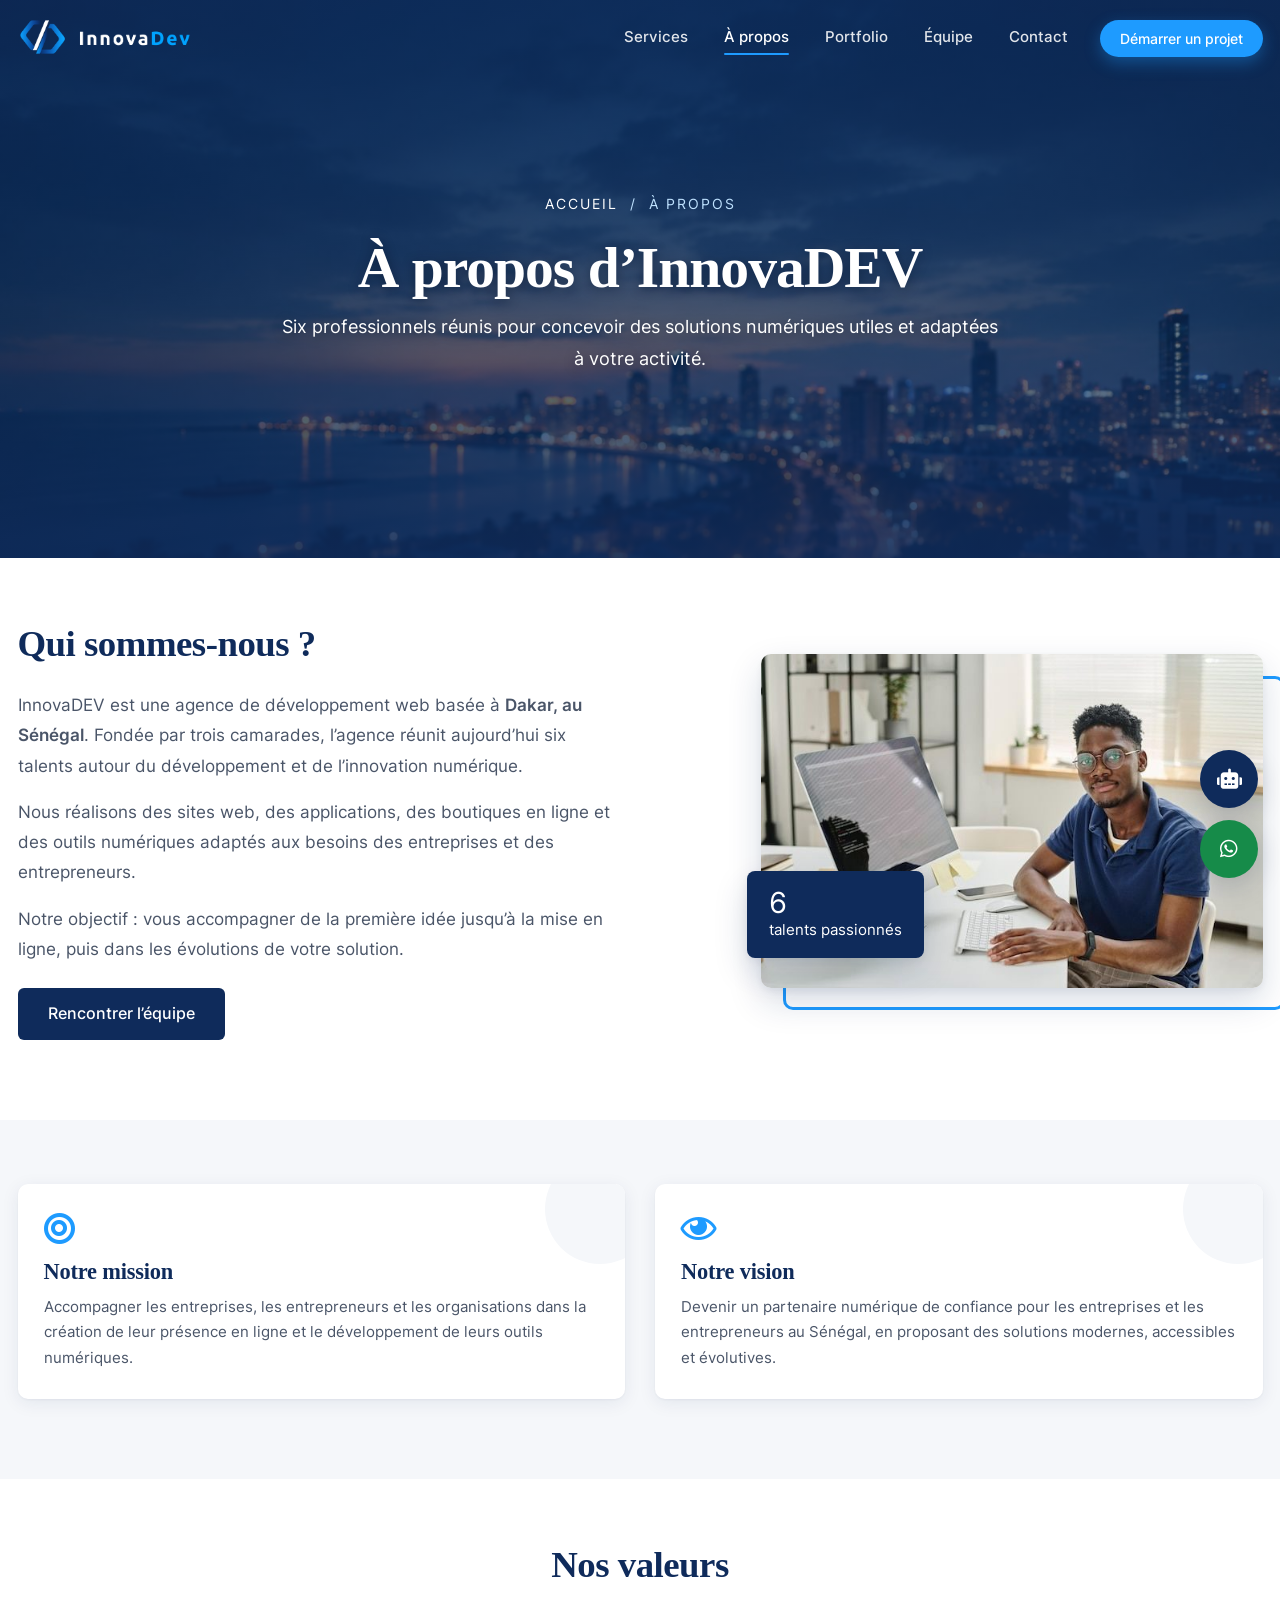
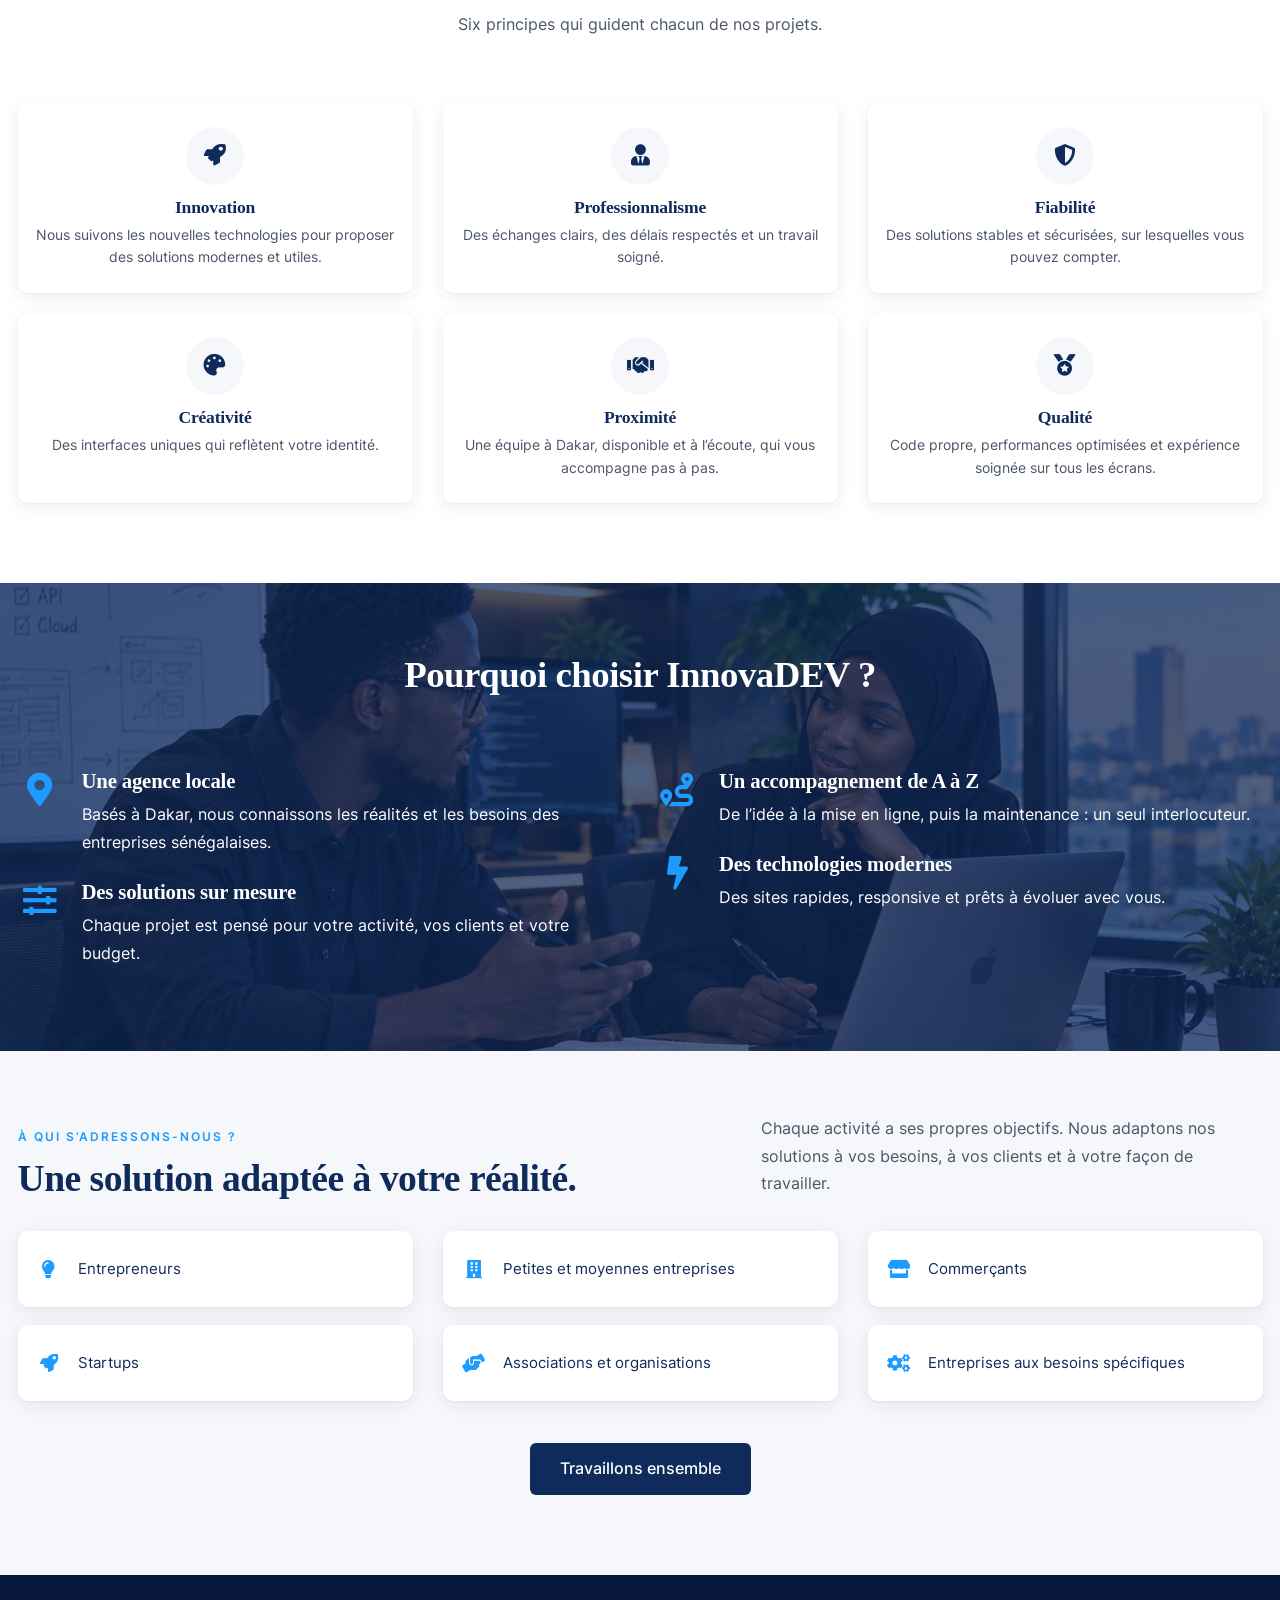
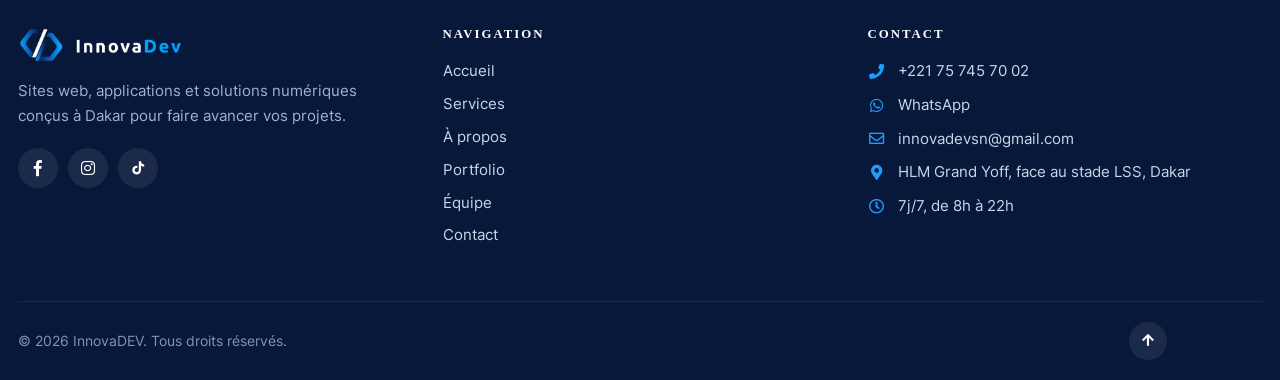
==== commit f86e3e01: "Ameliore le site et configure l'assistant IA" ====
--- a/a-propos.html
+++ b/a-propos.html
@@ -40,7 +40,7 @@
         <div class="tm-hero-text-container-inner">
           <p class="tm-breadcrumb"><a href="index.html">Accueil</a> &nbsp;/&nbsp; À propos</p>
           <h1 class="tm-hero-title">À propos d’InnovaDEV</h1>
-          <p class="tm-hero-subtitle">Six talents, une même passion&nbsp;: transformer les idées en solutions numériques.</p>
+          <p class="tm-hero-subtitle">Six professionnels réunis pour concevoir des solutions numériques utiles et adaptées à votre activité.</p>
         </div>
       </div>
     </section>
@@ -52,8 +52,8 @@
           <div class="col-lg-6 mb-5 mb-lg-0">
             <h2 class="tm-text-primary tm-section-title mb-4">Qui sommes-nous&nbsp;?</h2>
             <p class="tm-intro-text">InnovaDEV est une agence de développement web basée à <strong>Dakar, au Sénégal</strong>. Fondée par trois camarades, l’agence réunit aujourd’hui six talents autour du développement et de l’innovation numérique.</p>
-            <p class="tm-intro-text">Nous concevons des sites web professionnels, des applications web, des boutiques en ligne et des solutions numériques personnalisées pour aider les entreprises et les entrepreneurs à développer leurs activités.</p>
-            <p class="tm-intro-text mb-4">Notre objectif&nbsp;: transformer vos idées en solutions numériques modernes, performantes et accessibles, et vous accompagner dans votre transformation digitale.</p>
+            <p class="tm-intro-text">Nous réalisons des sites web, des applications, des boutiques en ligne et des outils numériques adaptés aux besoins des entreprises et des entrepreneurs.</p>
+            <p class="tm-intro-text mb-4">Notre objectif&nbsp;: vous accompagner de la première idée jusqu’à la mise en ligne, puis dans les évolutions de votre solution.</p>
             <a href="equipe.html" class="tm-btn-primary">Rencontrer l’équipe</a>
           </div>
           <div class="col-lg-5 offset-lg-1">
@@ -127,13 +127,18 @@
     </section>
 
     <!-- ===================== CLIENTS ===================== -->
-    <section class="tm-section-pad-top tm-bg-light" style="padding-bottom: 80px;">
-      <div class="container">
-        <div class="row">
-          <div class="col-12 text-center mb-5">
-            <h2 class="tm-text-primary tm-section-title mb-4">Ils peuvent compter sur nous</h2>
-            <p class="mx-auto tm-section-desc">Nous accompagnons des profils variés, du premier site vitrine à la plateforme sur mesure.</p>
-          </div>
+    <section id="publics" class="tm-section-pad-top tm-bg-light" style="padding-bottom: 80px;">
+      <div class="container">
+        <div class="row align-items-end tm-audience-intro">
+          <div class="col-lg-7">
+            <p class="tm-section-eyebrow">À qui s’adressons-nous&nbsp;?</p>
+            <h2 class="tm-text-primary tm-section-title">Une solution adaptée à votre réalité.</h2>
+          </div>
+          <div class="col-lg-5">
+            <p class="tm-section-desc">Chaque activité a ses propres objectifs. Nous adaptons nos solutions à vos besoins, à vos clients et à votre façon de travailler.</p>
+          </div>
+        </div>
+        <div class="row tm-audience-grid">
           <div class="col-sm-6 col-lg-4"><div class="tm-target"><i class="fas fa-lightbulb"></i> Entrepreneurs</div></div>
           <div class="col-sm-6 col-lg-4"><div class="tm-target"><i class="fas fa-building"></i> Petites et moyennes entreprises</div></div>
           <div class="col-sm-6 col-lg-4"><div class="tm-target"><i class="fas fa-store"></i> Commerçants</div></div>
@@ -153,14 +158,14 @@
         <div class="row">
           <div class="col-lg-4 col-md-6 mb-4">
             <a href="index.html"><img src="img/logo-innovadev-blanc.png" alt="InnovaDEV" class="tm-footer-logo"></a>
-            <p class="tm-footer-text">Agence de développement web à Dakar. Vos idées prennent vie avec le numérique.</p>
+            <p class="tm-footer-text">Sites web, applications et solutions numériques conçus à Dakar pour faire avancer vos projets.</p>
             <div class="tm-social-links">
               <a href="https://www.facebook.com/share/1DT9iAg8kE/" target="_blank" rel="noopener" data-social="facebook" aria-label="Facebook d’InnovaDEV"><i class="fab fa-facebook-f"></i></a>
               <a href="https://www.instagram.com/innovadev_sn" target="_blank" rel="noopener" data-social="instagram" aria-label="Instagram d’InnovaDEV (@innovadev_sn)"><i class="fab fa-instagram"></i></a>
               <a href="https://www.tiktok.com/@innovadev_sn" target="_blank" rel="noopener" data-social="tiktok" aria-label="TikTok d’InnovaDEV (@innovadev_sn)"><svg viewBox="0 0 24 24" width="16" height="16" aria-hidden="true" fill="currentColor"><path d="M16.6 2h-3.4v13.1a3.1 3.1 0 1 1-3.1-3.1c.3 0 .6 0 .9.1V8.6a6.6 6.6 0 1 0 5.6 6.5V8.5a8 8 0 0 0 4.7 1.5V6.6a4.7 4.7 0 0 1-4.7-4.6z"/></svg></a>
             </div>
           </div>
-          <div class="col-lg-3 col-md-6 mb-4 offset-lg-1">
+          <div class="col-lg-4 col-md-6 mb-4">
             <h4 class="tm-footer-title">Navigation</h4>
             <ul class="tm-footer-links">
               <li><a href="index.html">Accueil</a></li>
@@ -177,7 +182,7 @@
               <li><a href="tel:+221757457002"><i class="fas fa-phone"></i>+221 75 745 70 02</a></li>
               <li><a href="https://wa.me/221757457002" target="_blank" rel="noopener"><i class="fab fa-whatsapp"></i>WhatsApp</a></li>
               <li><a href="mailto:innovadevsn@gmail.com"><i class="far fa-envelope"></i>innovadevsn@gmail.com</a></li>
-              <li><a href="https://www.google.com/maps/search/?api=1&query=HLM+Grand+Yoff%2C+Dakar%2C+S%C3%A9n%C3%A9gal" target="_blank" rel="noopener"><i class="fas fa-map-marker-alt"></i>HLM Grand Yoff, face stade LSS, Dakar</a></li>
+              <li><a href="https://www.google.com/maps/search/?api=1&query=HLM+Grand+Yoff%2C+Dakar%2C+S%C3%A9n%C3%A9gal" target="_blank" rel="noopener"><i class="fas fa-map-marker-alt"></i>HLM Grand Yoff, face au stade LSS, Dakar</a></li>
               <li><span class="tm-footer-hours"><i class="far fa-clock"></i>7j/7, de 8h à 22h</span></li>
             </ul>
           </div>
@@ -193,5 +198,6 @@
     <script src="js/easing.min.js"></script>
     <script src="js/bootstrap.min.js"></script>
     <script src="js/pages.js"></script>
+    <script src="js/contact-widgets.js"></script>
   </body>
 </html>
--- a/css/innovadev.css
+++ b/css/innovadev.css
@@ -1697,3 +1697,147 @@
 body.is-leaving { opacity: 1 !important; }
 body { animation: none; }
 main, section, footer { animation: tmPageIn 0.5s ease; }
+
+/* Héros d’accueil : contenu à gauche sur la photo existante */
+#accueil::before {
+  background:
+    linear-gradient(90deg, rgba(8, 24, 58, 0.9) 0%, rgba(15, 43, 91, 0.68) 52%, rgba(15, 43, 91, 0.28) 100%),
+    linear-gradient(180deg, rgba(8, 24, 58, 0.2), rgba(8, 24, 58, 0.3));
+}
+#accueil .tm-hero-text-container {
+  box-sizing: border-box; display: grid; grid-template-columns: minmax(0, 1.15fr) minmax(280px, 0.72fr);
+  gap: clamp(32px, 6vw, 90px); align-content: center; align-items: center;
+  width: min(100%, 1275px); margin: 0 auto; padding: 0 28px; text-align: left;
+}
+#accueil .tm-hero-text-container-inner { width: min(100%, 760px); margin-top: 0; }
+#accueil .tm-hero-kicker { display: flex; align-items: center; gap: 11px; margin-bottom: 20px; color: #D6ECFF; }
+#accueil .tm-hero-kicker::before { content: ""; width: 30px; height: 2px; border-radius: 2px; background: var(--accent); }
+#accueil .tm-hero-title { max-width: 760px; margin-bottom: 20px; font-size: clamp(2.8rem, 5.2vw, 4.35rem); line-height: 1.12; letter-spacing: -1.5px; }
+#accueil .tm-hero-subtitle { max-width: 620px; margin: 0 0 30px; font-size: 1.12rem; line-height: 1.75; color: #EDF5FF; }
+#accueil .tm-hero-actions { display: flex; flex-wrap: wrap; align-items: center; gap: 12px; }
+#accueil .tm-hero-actions .tm-btn-primary,
+#accueil .tm-hero-actions .tm-btn-ghost { margin: 0; border-radius: 999px; padding: 14px 24px; }
+#accueil .tm-hero-actions .tm-btn-primary { background: var(--accent); box-shadow: 0 8px 24px rgba(30,155,255,0.28); }
+#accueil .tm-hero-actions .tm-btn-ghost { border-color: rgba(255,255,255,0.72); background: rgba(255,255,255,0.06); }
+#accueil .tm-hero-actions .tm-btn-ghost:hover { background: white; border-color: white; }
+.tm-hero-card {
+  position: relative; justify-self: end; width: min(100%, 365px); padding: 30px;
+  border: 1px solid rgba(255,255,255,0.24); border-radius: 22px;
+  color: white; background: linear-gradient(145deg, rgba(12,34,71,0.76), rgba(12,34,71,0.46));
+  box-shadow: 0 24px 70px rgba(3,13,32,0.28); backdrop-filter: blur(14px); -webkit-backdrop-filter: blur(14px);
+}
+.tm-hero-card::before { content: ""; position: absolute; left: 30px; right: 30px; top: 0; height: 2px; background: linear-gradient(90deg, var(--accent), rgba(30,155,255,0)); }
+.tm-hero-card-kicker { display: block; margin-bottom: 12px; color: #A9D9FF; font: 600 0.72rem "Poppins", sans-serif; letter-spacing: 1.8px; text-transform: uppercase; }
+.tm-hero-card h2 { margin: 0 0 22px; color: white; font: 600 1.35rem/1.4 "Poppins", sans-serif; }
+.tm-hero-card ul { list-style: none; margin: 0; padding: 0; }
+.tm-hero-card li { display: flex; align-items: center; gap: 13px; margin: 0 0 16px; color: #E6F1FF; font-size: 0.93rem; line-height: 1.45; }
+.tm-hero-card li:last-child { margin-bottom: 23px; }
+.tm-hero-card li i { width: 22px; flex: 0 0 22px; color: #65B9FF; text-align: center; font-size: 1rem; }
+.tm-hero-card > a { display: inline-flex; align-items: center; gap: 9px; color: white; font: 500 0.9rem "Poppins", sans-serif; }
+.tm-hero-card > a i { color: #65B9FF; transition: transform 0.2s ease; }
+.tm-hero-card > a:hover { color: #BFE2FF; }
+.tm-hero-card > a:hover i { transform: translateX(4px); }
+.tm-section-eyebrow { margin: 0 0 12px; color: var(--accent); font: 600 0.75rem "Poppins", sans-serif; letter-spacing: 2px; text-transform: uppercase; }
+.tm-audience-intro { margin-bottom: 30px; }
+.tm-audience-intro .tm-section-title { max-width: 600px; margin-bottom: 0; font-size: clamp(1.8rem, 3vw, 2.35rem); }
+.tm-audience-intro .tm-section-desc { margin: 0 0 4px; }
+#publics .tm-target { min-height: 76px; height: calc(100% - 18px); margin-bottom: 18px; }
+#publics .tm-target:hover { border-color: transparent; }
+@media (max-width: 767px) {
+  #accueil .tm-hero-text-container { display: grid; grid-template-columns: 1fr; gap: 0; padding: 0 22px; }
+  #accueil .tm-hero-text-container-inner { margin-top: 24px; }
+  #accueil .tm-hero-title { font-size: clamp(2.35rem, 10vw, 3.1rem); letter-spacing: -0.8px; }
+  #accueil .tm-hero-subtitle { font-size: 1rem; }
+  #accueil .tm-hero-actions { align-items: stretch; flex-direction: column; max-width: 330px; }
+  #accueil .tm-hero-actions a { text-align: center; }
+  .tm-hero-card { display: none; }
+  .tm-audience-intro { margin-bottom: 24px; }
+  .tm-audience-intro .tm-section-desc { margin-top: 15px; }
+}
+
+/* Pied de page : colonnes équilibrées et dégagées des boutons fixes */
+.tm-site-footer { padding-top: 52px; }
+.tm-site-footer .row { align-items: flex-start; }
+.tm-footer-text { max-width: 350px; }
+.tm-footer-bottom { justify-content: space-between; padding-right: 96px; }
+.tm-back-top { flex: 0 0 38px; }
+@media (max-width: 767px) {
+  .tm-site-footer { padding-top: 42px; }
+  .tm-footer-bottom { padding-right: 78px; }
+}
+
+/* Contact rapide et assistant InnovaDEV */
+.id-contact-widgets { position: relative; z-index: 1200; }
+.id-floating-actions {
+  position: fixed; right: 22px; bottom: 22px; z-index: 1200;
+  display: flex; flex-direction: column; align-items: flex-end; gap: 12px;
+}
+.id-assistant-toggle, .id-whatsapp-float {
+  width: 58px; height: 58px; flex: 0 0 58px; border: 0; border-radius: 50%; padding: 0;
+  display: inline-flex; align-items: center; justify-content: center;
+  color: #fff; font-size: 1.3rem;
+  box-shadow: 0 8px 28px rgba(8, 24, 58, 0.2); transition: transform 0.2s ease, box-shadow 0.2s ease;
+}
+.id-assistant-toggle { background: var(--bleu); cursor: pointer; }
+.id-whatsapp-float { background: #168B49; }
+.id-assistant-toggle i, .id-whatsapp-float i { font-size: 1.25rem; }
+.id-assistant-toggle:hover, .id-whatsapp-float:hover { color: white; transform: translateY(-3px); box-shadow: 0 12px 30px rgba(8, 24, 58, 0.26); }
+.id-assistant-toggle:focus-visible, .id-whatsapp-float:focus-visible, .id-chat-panel button:focus-visible,
+.id-chat-panel a:focus-visible, .id-chat-panel input:focus-visible { outline: 3px solid #9DD4FF; outline-offset: 3px; }
+.id-chat-panel {
+  position: fixed; right: 22px; bottom: 90px; z-index: 1201; width: min(390px, calc(100vw - 28px));
+  display: flex; flex-direction: column; height: min(590px, calc(100dvh - 120px));
+  min-height: 0; max-height: min(590px, calc(100dvh - 120px));
+  background: #fff; border: 1px solid #E4EAF2; border-radius: 18px; overflow: hidden;
+  box-shadow: 0 20px 60px rgba(8, 24, 58, 0.24); opacity: 0; visibility: hidden;
+  transform: translateY(12px) scale(0.98); transform-origin: bottom right;
+  transition: opacity 0.2s ease, visibility 0.2s ease, transform 0.2s ease;
+}
+.id-chat-panel.is-open { opacity: 1; visibility: visible; transform: translateY(0) scale(1); }
+.id-chat-header { display: flex; align-items: center; gap: 12px; padding: 17px 18px; background: var(--bleu); color: white; }
+.id-chat-avatar { width: 42px; height: 42px; flex: 0 0 42px; border-radius: 50%; display: grid; place-items: center; background: rgba(255,255,255,0.14); color: #BFE2FF; font-size: 1.1rem; }
+.id-chat-heading { min-width: 0; flex: 1; }
+.id-chat-heading h2 { margin: 0 0 3px; color: white; font: 600 1rem "Poppins", sans-serif; }
+.id-chat-heading p { margin: 0; color: #D6E6FA; font-size: 0.78rem; line-height: 1.35; }
+.id-chat-status { display: inline-block; width: 7px; height: 7px; margin-right: 6px; border-radius: 50%; background: #63D79A; }
+.id-chat-close { width: 36px; height: 36px; flex: 0 0 36px; border: 0; border-radius: 50%; background: transparent; color: #fff; font-size: 1rem; cursor: pointer; }
+.id-chat-close:hover { background: rgba(255,255,255,0.14); }
+.id-chat-messages { flex: 1 1 auto; min-height: 0; padding: 18px; overflow-y: auto; overscroll-behavior: contain; background: #F7F9FC; }
+.id-chat-message { width: fit-content; max-width: 88%; padding: 11px 13px; margin: 0 0 12px; border-radius: 14px 14px 14px 4px; background: white; color: var(--texte); font-size: 0.9rem; line-height: 1.55; box-shadow: 0 2px 8px rgba(15,43,91,0.06); white-space: pre-wrap; overflow-wrap: anywhere; }
+.id-chat-message-user { margin-left: auto; border-radius: 14px 14px 4px 14px; background: #E6F3FF; }
+.id-chat-pending { color: var(--texte-doux); font-style: italic; }
+.id-chat-error { color: #5A6475; }
+.id-chat-suggestions { display: flex; flex-wrap: wrap; gap: 8px; padding: 11px 16px 4px; background: #fff; }
+.id-chat-suggestions[hidden] { display: none; }
+.id-chat-suggestions button { border: 1px solid #D6E3F0; border-radius: 999px; padding: 7px 11px; background: #fff; color: var(--bleu); font: 500 0.78rem "Inter", sans-serif; cursor: pointer; }
+.id-chat-suggestions button:hover { background: #EDF6FF; border-color: #A9D5FA; }
+.id-chat-form { display: flex; gap: 9px; padding: 12px 16px 8px; background: #fff; }
+.id-chat-form input { min-width: 0; flex: 1; height: 46px; padding: 0 14px; border: 1px solid #D9E1EB; border-radius: 12px; color: var(--texte); font: 400 0.9rem "Inter", sans-serif; }
+.id-chat-form input:focus { border-color: var(--accent); outline: 0; }
+.id-chat-form button { width: 46px; height: 46px; flex: 0 0 46px; border: 0; border-radius: 12px; background: var(--bleu); color: #fff; cursor: pointer; }
+.id-chat-form button:disabled { opacity: 0.65; cursor: wait; }
+.id-chat-note { margin: 0; padding: 0 16px 12px; background: #fff; color: #78869A; text-align: center; font-size: 0.72rem; line-height: 1.4; }
+.id-chat-whatsapp { display: flex; align-items: center; justify-content: center; gap: 8px; padding: 12px; background: #F1F8F4; color: #176B3E; font: 500 0.84rem "Poppins", sans-serif; }
+.id-chat-whatsapp:hover { color: #0E522E; background: #E6F4EB; }
+@media (max-width: 575px) {
+  .id-floating-actions { right: 14px; bottom: calc(14px + env(safe-area-inset-bottom)); gap: 10px; }
+  .id-assistant-toggle, .id-whatsapp-float { width: 52px; height: 52px; flex-basis: 52px; font-size: 1.2rem; }
+  .id-chat-panel {
+    inset: 0; width: 100%; height: 100vh; height: 100dvh; max-height: none;
+    border: 0; border-radius: 0; transform-origin: center bottom;
+  }
+  .id-chat-header { padding-top: calc(17px + env(safe-area-inset-top)); }
+  .id-chat-whatsapp { padding-bottom: calc(12px + env(safe-area-inset-bottom)); }
+}
+@media (prefers-reduced-motion: reduce) {
+  .id-assistant-toggle, .id-whatsapp-float, .id-chat-panel { transition: none; }
+}
+
+/* Times New Roman pour les titres, sans-serif pour la lecture et les commandes */
+body { font-family: "Inter", system-ui, -apple-system, "Segoe UI", sans-serif !important; }
+body h1, body h2, body h3, body h4, body h5, body h6 {
+  font-family: "Times New Roman", Times, serif !important;
+}
+body :not(h1):not(h2):not(h3):not(h4):not(h5):not(h6):not(i):not(svg) {
+  font-family: "Inter", system-ui, -apple-system, "Segoe UI", sans-serif !important;
+}
